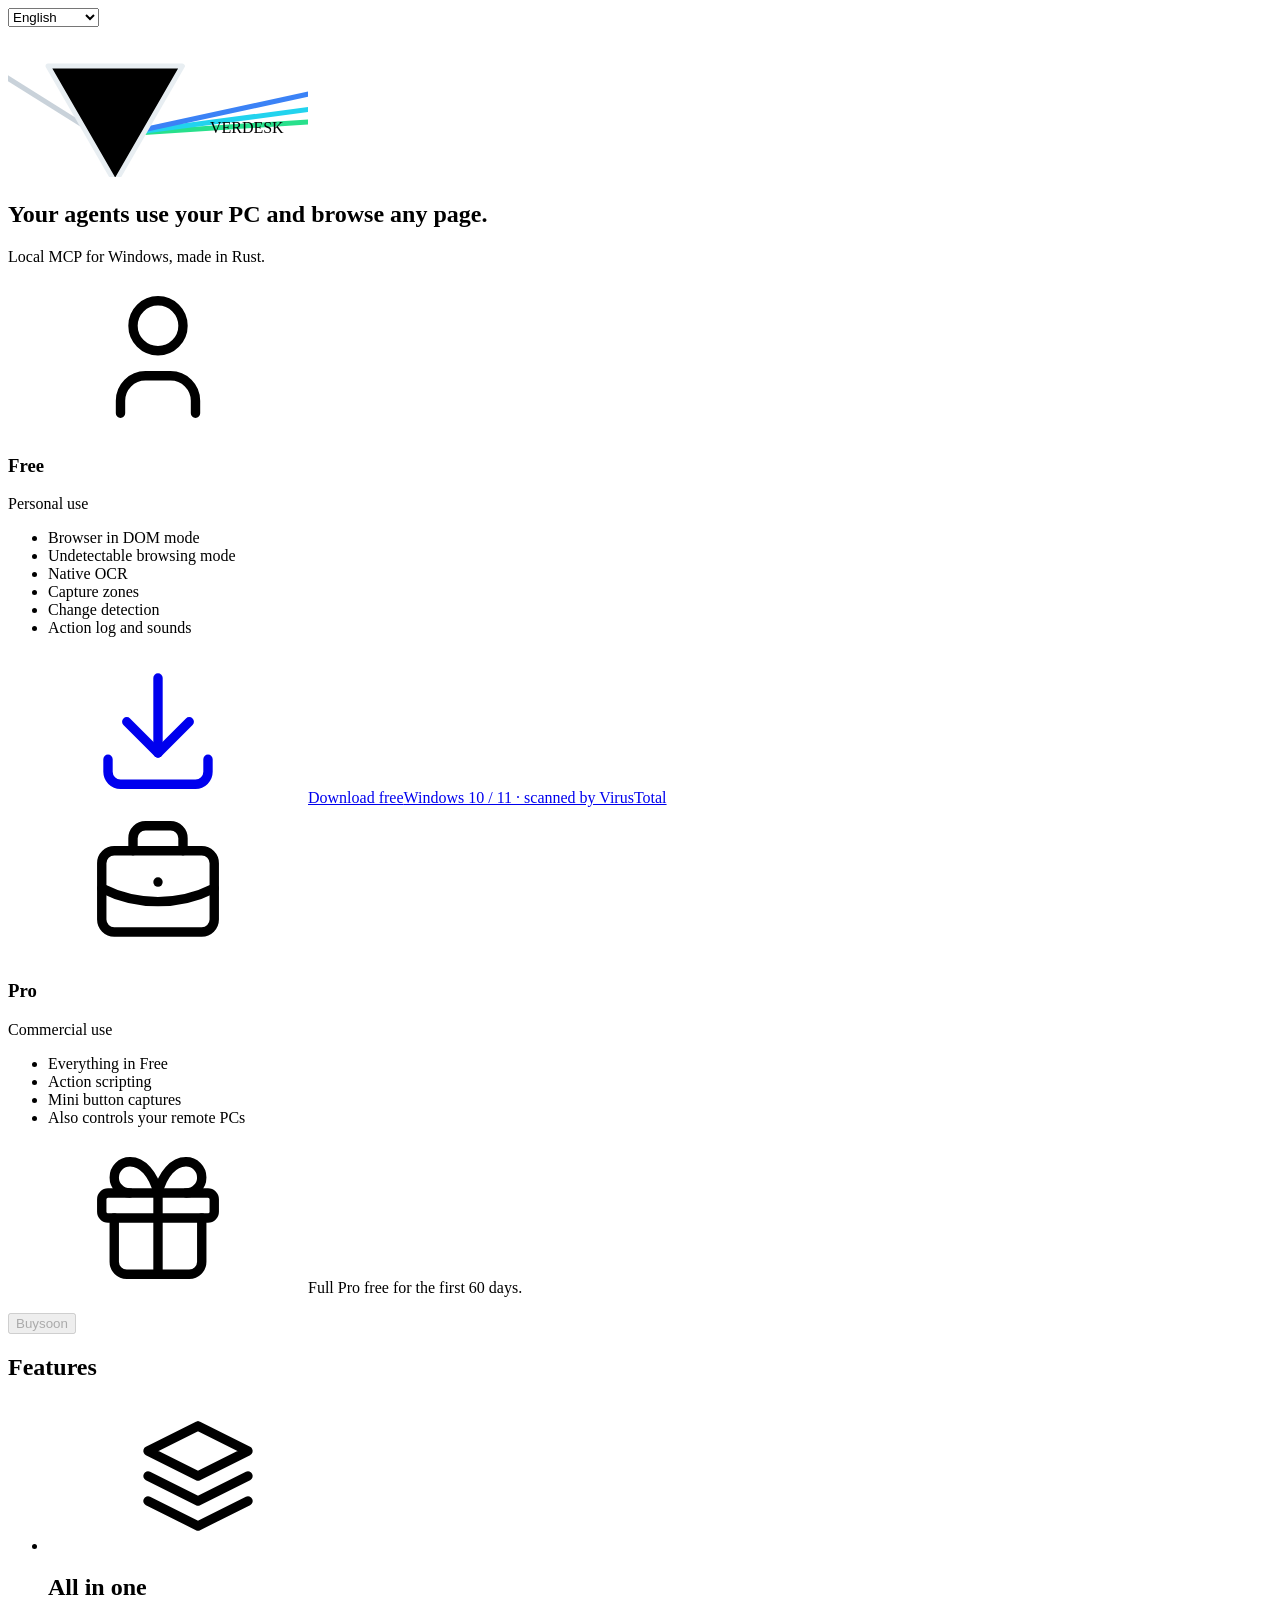
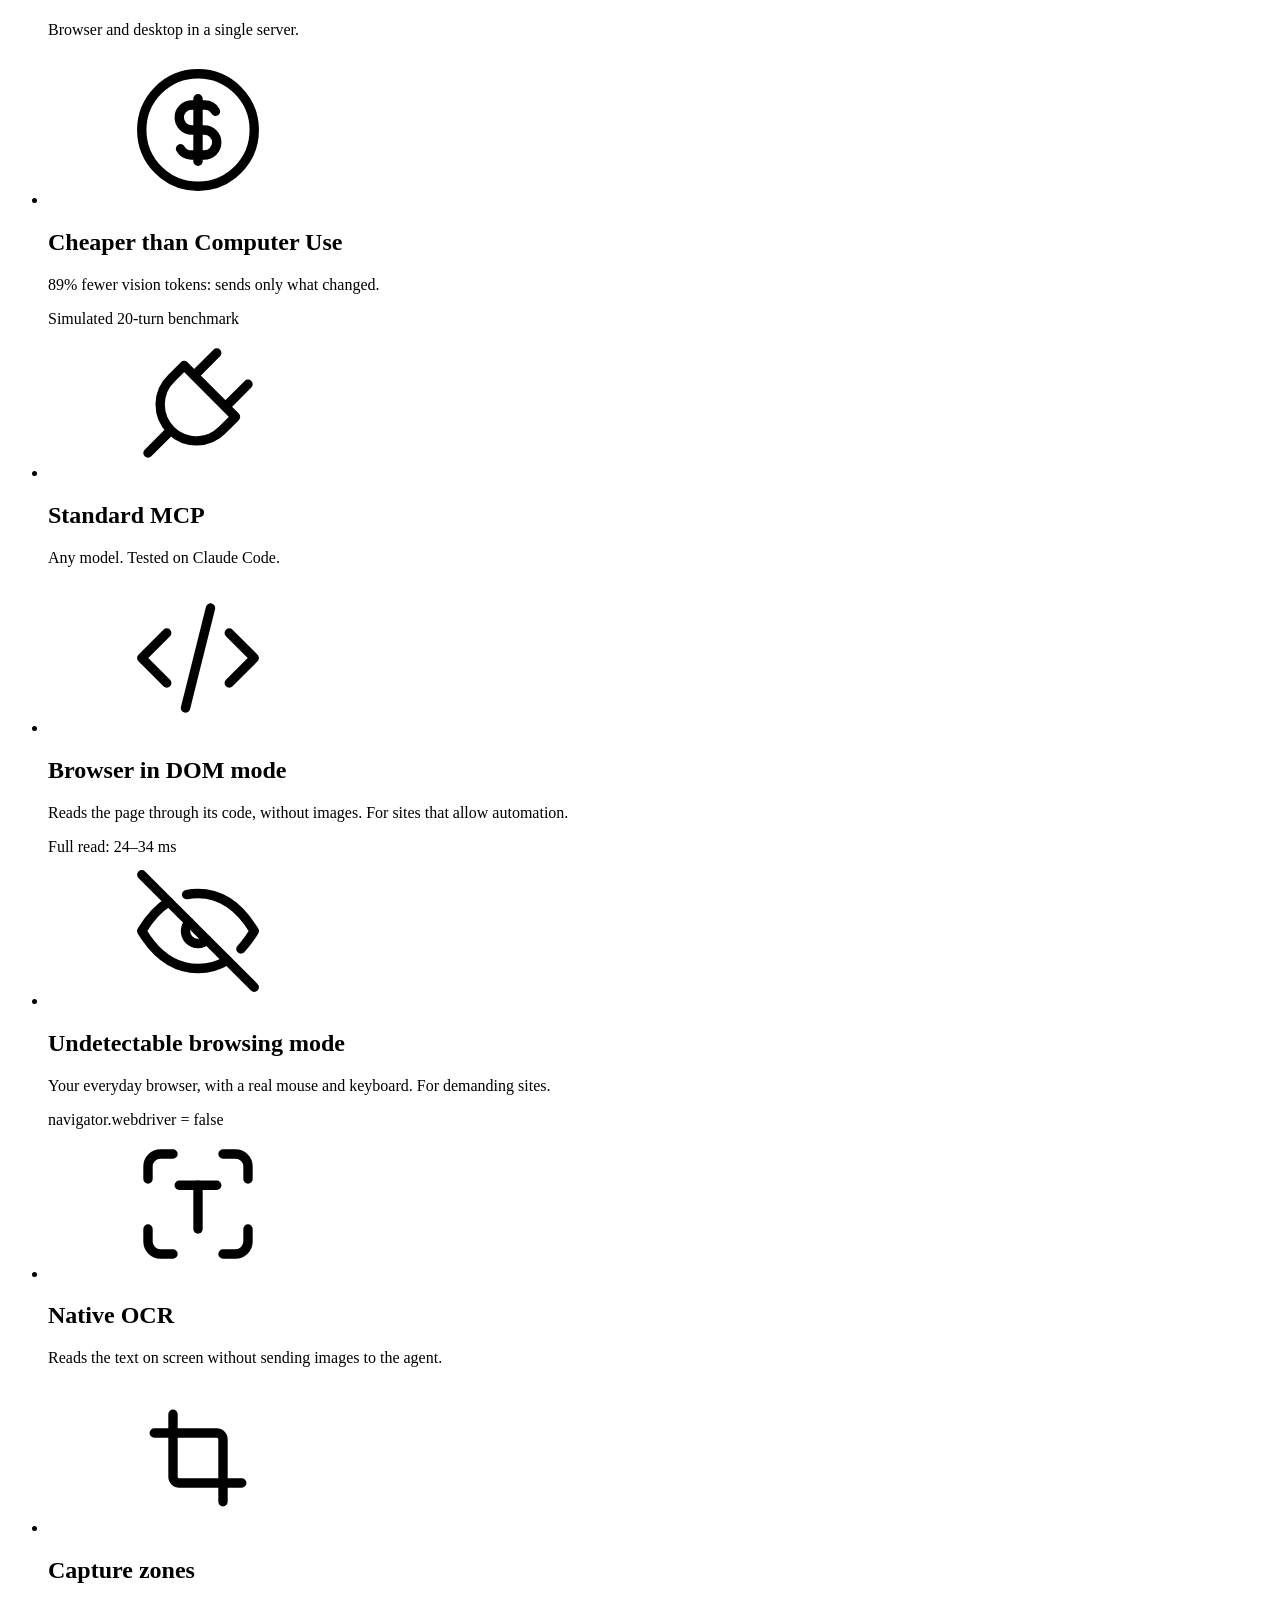
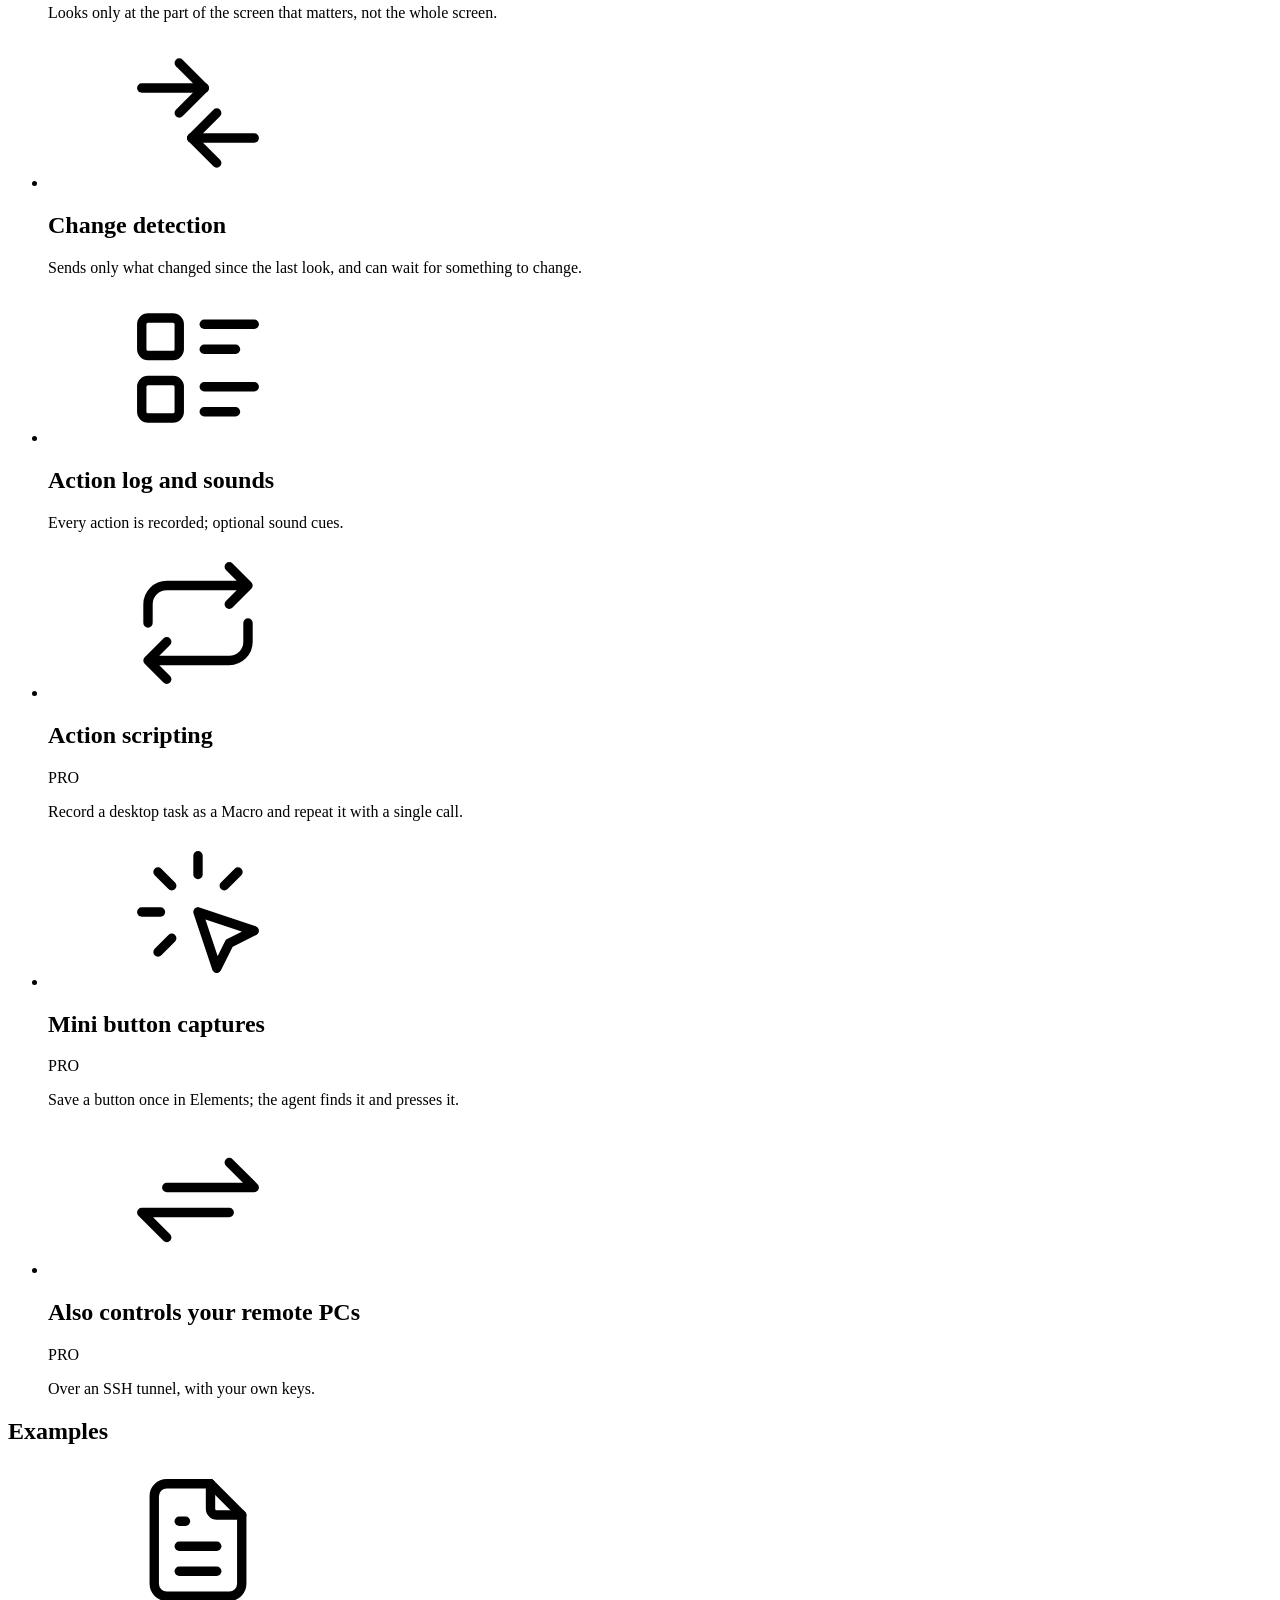
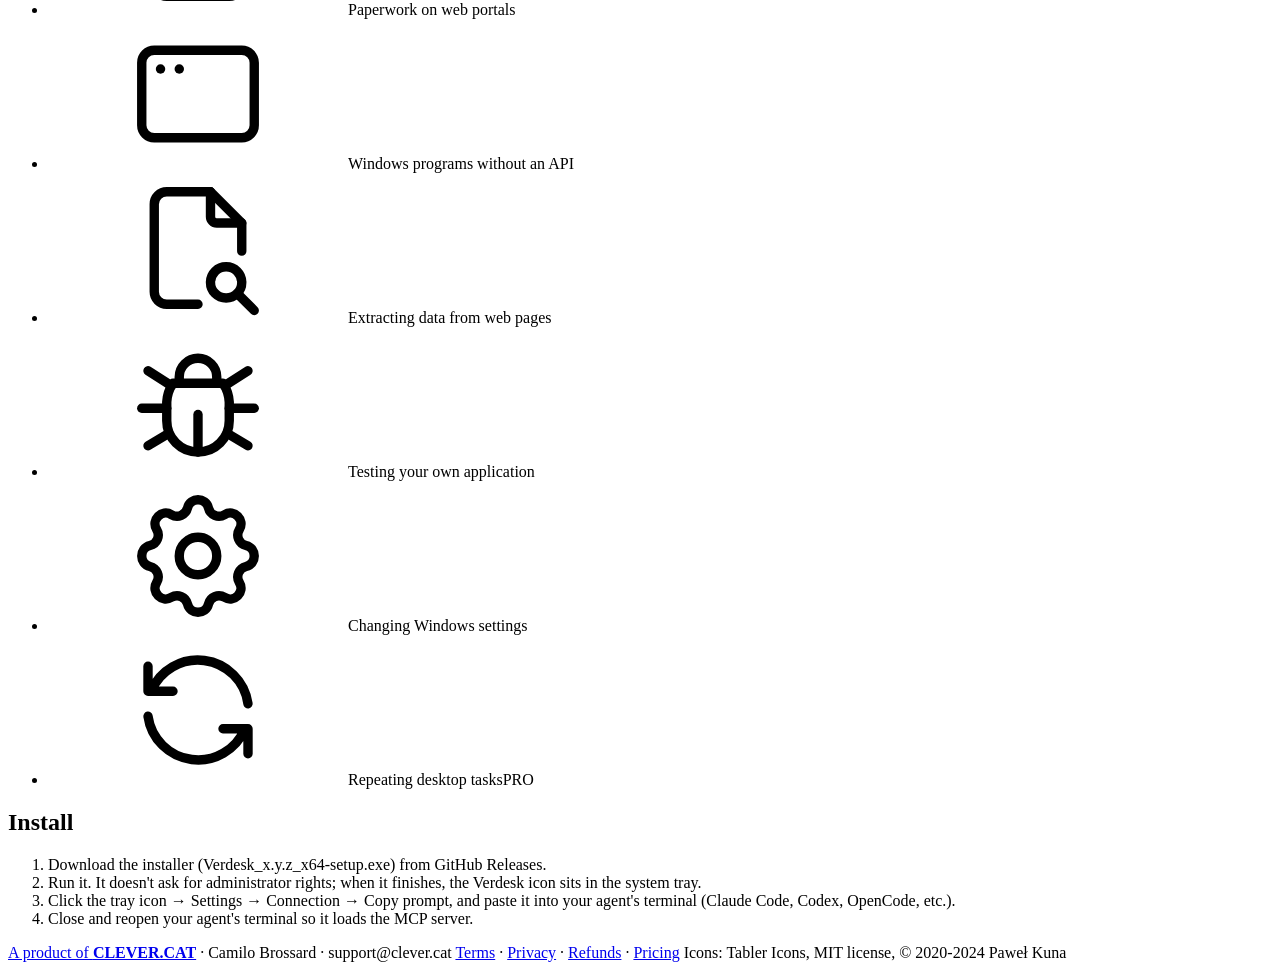
==== index.html @ 079c99c5 "site: pie con los términos, la privacidad, los reembolsos y los precios de clever.cat; correo de con" ====
<!DOCTYPE html>
<html lang="en">
<head>
  <meta charset="UTF-8" />
  <meta name="viewport" content="width=device-width, initial-scale=1.0" />
  <title>Verdesk — Your agents use your PC and browse any page</title>
  <meta name="description" content="Local MCP server for Windows. Your agents use your PC and browse any page: DOM mode, undetectable mode, native OCR, and only what changed is sent. Free for personal use." />
  <meta name="theme-color" content="#0A0E12" />
  <link rel="icon" href="/favicon.ico" sizes="any" />
  <link rel="icon" type="image/svg+xml" href="/favicon.svg" />
  <link rel="icon" type="image/png" sizes="96x96" href="/favicon-96.png" />
  <link rel="apple-touch-icon" href="/apple-touch-icon.png" />
  <meta property="og:title" content="Verdesk — Your agents use your PC and browse any page" />
  <meta property="og:description" content="Local MCP server for Windows. Your agents use your PC and browse any page: DOM mode, undetectable mode, native OCR, and only what changed is sent. Free for personal use." />
  <meta property="og:type" content="website" />
  <meta property="og:url" content="https://verdesk.app/" />
  <meta property="og:image" content="https://verdesk.app/og-image.png" />
  <meta name="twitter:card" content="summary_large_image" />
  <meta name="twitter:title" content="Verdesk — Your agents use your PC and browse any page" />
  <meta name="twitter:description" content="Local MCP server for Windows. Your agents use your PC and browse any page: DOM mode, undetectable mode, native OCR, and only what changed is sent. Free for personal use." />
  <meta name="twitter:image" content="https://verdesk.app/og-image.png" />
  <script>
  /* Raíz "/": redirige al idioma del navegador antes de pintar (ct-2026-09-24-0027).
     Respeta la elección guardada en el selector ("en" = quedarse). Googlebot manda en-US: no redirige. */
  (function () {
    var p = location.pathname;
    if (p !== "/" && p !== "/index.html") return;
    var sup = ["es","pt","fr","de","it","nl","pl","tr","ru","uk","zh","ja","ko","en"], pick = null;
    try { pick = localStorage.getItem("verdesk.lang"); } catch (e) {}
    if (!pick) {
      var ls = (navigator.languages && navigator.languages.length) ? navigator.languages : [navigator.language || "en"];
      for (var i = 0; i < ls.length; i++) {
        var c = String(ls[i]).toLowerCase().split("-")[0];
        if (sup.indexOf(c) !== -1) { pick = c; break; }
      }
    }
    if (pick && pick !== "en" && sup.indexOf(pick) !== -1) location.replace("/" + pick + "/" + location.search + location.hash);
  })();
  </script>
  <link rel="stylesheet" href="/fonts.css?v=23" />
  <link rel="stylesheet" href="/style.css?v=23" />
  <script src="/i18n.js?v=23" defer></script>
  <script type="application/ld+json">
  {
    "@context": "https://schema.org",
    "@type": "SoftwareApplication",
    "name": "Verdesk",
    "url": "https://verdesk.app/",
    "image": "https://verdesk.app/og-image.png",
    "description": "Local MCP server for Windows, made in Rust. Your agents use your PC and browse any page.",
    "applicationCategory": "DeveloperApplication",
    "operatingSystem": "Windows 10, Windows 11",
    "downloadUrl": "https://github.com/clevercat64/verdesk/releases/latest",
    "offers": { "@type": "Offer", "price": "0", "priceCurrency": "USD" },
    "publisher": { "@type": "Organization", "name": "CLEVER.CAT", "url": "https://clever.cat" }
  }
  </script>
  <!-- I18N-SEO:START -->
  <link rel="canonical" href="https://verdesk.app/" />
  <meta property="og:locale" content="en_US" />
  <link rel="alternate" hreflang="en" href="https://verdesk.app/" />
  <link rel="alternate" hreflang="es" href="https://verdesk.app/es/" />
  <link rel="alternate" hreflang="pt" href="https://verdesk.app/pt/" />
  <link rel="alternate" hreflang="fr" href="https://verdesk.app/fr/" />
  <link rel="alternate" hreflang="de" href="https://verdesk.app/de/" />
  <link rel="alternate" hreflang="it" href="https://verdesk.app/it/" />
  <link rel="alternate" hreflang="nl" href="https://verdesk.app/nl/" />
  <link rel="alternate" hreflang="pl" href="https://verdesk.app/pl/" />
  <link rel="alternate" hreflang="tr" href="https://verdesk.app/tr/" />
  <link rel="alternate" hreflang="ru" href="https://verdesk.app/ru/" />
  <link rel="alternate" hreflang="uk" href="https://verdesk.app/uk/" />
  <link rel="alternate" hreflang="zh" href="https://verdesk.app/zh/" />
  <link rel="alternate" hreflang="ja" href="https://verdesk.app/ja/" />
  <link rel="alternate" hreflang="ko" href="https://verdesk.app/ko/" />
  <link rel="alternate" hreflang="x-default" href="https://verdesk.app/" />
  <!-- I18N-SEO:END -->
</head>
<body>
  <!-- Icons: Tabler Icons (https://tabler.io/icons), MIT License, (c) 2020-2024 Pawel Kuna -->
  <svg width="0" height="0" style="position:absolute" aria-hidden="true">
    <symbol id="i-download" viewBox="0 0 24 24" fill="none" stroke="currentColor" stroke-width="1.5" stroke-linecap="round" stroke-linejoin="round"><path d="M4 17v2a2 2 0 0 0 2 2h12a2 2 0 0 0 2 -2v-2" /><path d="M7 11l5 5l5 -5" /><path d="M12 4l0 12" /></symbol>
    <symbol id="i-stack-2" viewBox="0 0 24 24" fill="none" stroke="currentColor" stroke-width="1.5" stroke-linecap="round" stroke-linejoin="round"><path d="M12 4l-8 4l8 4l8 -4l-8 -4" /><path d="M4 12l8 4l8 -4" /><path d="M4 16l8 4l8 -4" /></symbol>
    <symbol id="i-coin" viewBox="0 0 24 24" fill="none" stroke="currentColor" stroke-width="1.5" stroke-linecap="round" stroke-linejoin="round"><path d="M12 12m-9 0a9 9 0 1 0 18 0a9 9 0 1 0 -18 0" /><path d="M14.8 9a2 2 0 0 0 -1.8 -1h-2a2 2 0 1 0 0 4h2a2 2 0 1 1 0 4h-2a2 2 0 0 1 -1.8 -1" /><path d="M12 7v10" /></symbol>
    <symbol id="i-code" viewBox="0 0 24 24" fill="none" stroke="currentColor" stroke-width="1.5" stroke-linecap="round" stroke-linejoin="round"><path d="M7 8l-4 4l4 4" /><path d="M17 8l4 4l-4 4" /><path d="M14 4l-4 16" /></symbol>
    <symbol id="i-eye-off" viewBox="0 0 24 24" fill="none" stroke="currentColor" stroke-width="1.5" stroke-linecap="round" stroke-linejoin="round"><path d="M10.585 10.587a2 2 0 0 0 2.829 2.828" /><path d="M16.681 16.673a8.717 8.717 0 0 1 -4.681 1.327c-3.6 0 -6.6 -2 -9 -6c1.272 -2.12 2.712 -3.678 4.32 -4.674m2.86 -1.146a9.055 9.055 0 0 1 1.82 -.18c3.6 0 6.6 2 9 6c-.666 1.11 -1.379 2.067 -2.138 2.87" /><path d="M3 3l18 18" /></symbol>
    <symbol id="i-plug" viewBox="0 0 24 24" fill="none" stroke="currentColor" stroke-width="1.5" stroke-linecap="round" stroke-linejoin="round"><path d="M9.785 6l8.215 8.215l-2.054 2.054a5.81 5.81 0 1 1 -8.215 -8.215l2.054 -2.054z" /><path d="M4 20l3.5 -3.5" /><path d="M15 4l-3.5 3.5" /><path d="M20 9l-3.5 3.5" /></symbol>
    <symbol id="i-text-recognition" viewBox="0 0 24 24" fill="none" stroke="currentColor" stroke-width="1.5" stroke-linecap="round" stroke-linejoin="round"><path d="M4 8v-2a2 2 0 0 1 2 -2h2" /><path d="M4 16v2a2 2 0 0 0 2 2h2" /><path d="M16 4h2a2 2 0 0 1 2 2v2" /><path d="M16 20h2a2 2 0 0 0 2 -2v-2" /><path d="M12 16v-7" /><path d="M9 9h6" /></symbol>
    <symbol id="i-crop" viewBox="0 0 24 24" fill="none" stroke="currentColor" stroke-width="1.5" stroke-linecap="round" stroke-linejoin="round"><path d="M8 5v10a1 1 0 0 0 1 1h10" /><path d="M5 8h10a1 1 0 0 1 1 1v10" /></symbol>
    <symbol id="i-arrows-diff" viewBox="0 0 24 24" fill="none" stroke="currentColor" stroke-width="1.5" stroke-linecap="round" stroke-linejoin="round"><path d="M11 16h10" /><path d="M11 16l4 4" /><path d="M11 16l4 -4" /><path d="M13 8h-10" /><path d="M13 8l-4 4" /><path d="M13 8l-4 -4" /></symbol>
    <symbol id="i-list-details" viewBox="0 0 24 24" fill="none" stroke="currentColor" stroke-width="1.5" stroke-linecap="round" stroke-linejoin="round"><path d="M13 5h8" /><path d="M13 9h5" /><path d="M13 15h8" /><path d="M13 19h5" /><path d="M3 4m0 1a1 1 0 0 1 1 -1h4a1 1 0 0 1 1 1v4a1 1 0 0 1 -1 1h-4a1 1 0 0 1 -1 -1z" /><path d="M3 14m0 1a1 1 0 0 1 1 -1h4a1 1 0 0 1 1 1v4a1 1 0 0 1 -1 1h-4a1 1 0 0 1 -1 -1z" /></symbol>
    <symbol id="i-repeat" viewBox="0 0 24 24" fill="none" stroke="currentColor" stroke-width="1.5" stroke-linecap="round" stroke-linejoin="round"><path d="M4 12v-3a3 3 0 0 1 3 -3h13m-3 -3l3 3l-3 3" /><path d="M20 12v3a3 3 0 0 1 -3 3h-13m3 3l-3 -3l3 -3" /></symbol>
    <symbol id="i-click" viewBox="0 0 24 24" fill="none" stroke="currentColor" stroke-width="1.5" stroke-linecap="round" stroke-linejoin="round"><path d="M3 12l3 0" /><path d="M12 3l0 3" /><path d="M7.8 7.8l-2.2 -2.2" /><path d="M16.2 7.8l2.2 -2.2" /><path d="M7.8 16.2l-2.2 2.2" /><path d="M12 12l9 3l-4 2l-2 4l-3 -9" /></symbol>
    <symbol id="i-arrows-exchange" viewBox="0 0 24 24" fill="none" stroke="currentColor" stroke-width="1.5" stroke-linecap="round" stroke-linejoin="round"><path d="M7 10h14l-4 -4" /><path d="M17 14h-14l4 4" /></symbol>
    <symbol id="i-file-text" viewBox="0 0 24 24" fill="none" stroke="currentColor" stroke-width="1.5" stroke-linecap="round" stroke-linejoin="round"><path d="M14 3v4a1 1 0 0 0 1 1h4" /><path d="M17 21h-10a2 2 0 0 1 -2 -2v-14a2 2 0 0 1 2 -2h7l5 5v11a2 2 0 0 1 -2 2z" /><path d="M9 9l1 0" /><path d="M9 13l6 0" /><path d="M9 17l6 0" /></symbol>
    <symbol id="i-app-window" viewBox="0 0 24 24" fill="none" stroke="currentColor" stroke-width="1.5" stroke-linecap="round" stroke-linejoin="round"><path d="M3 5m0 2a2 2 0 0 1 2 -2h14a2 2 0 0 1 2 2v10a2 2 0 0 1 -2 2h-14a2 2 0 0 1 -2 -2z" /><path d="M6 8h.01" /><path d="M9 8h.01" /></symbol>
    <symbol id="i-file-search" viewBox="0 0 24 24" fill="none" stroke="currentColor" stroke-width="1.5" stroke-linecap="round" stroke-linejoin="round"><path d="M14 3v4a1 1 0 0 0 1 1h4" /><path d="M12 21h-5a2 2 0 0 1 -2 -2v-14a2 2 0 0 1 2 -2h7l5 5v4.5" /><path d="M16.5 17.5m-2.5 0a2.5 2.5 0 1 0 5 0a2.5 2.5 0 1 0 -5 0" /><path d="M18.5 19.5l2.5 2.5" /></symbol>
    <symbol id="i-bug" viewBox="0 0 24 24" fill="none" stroke="currentColor" stroke-width="1.5" stroke-linecap="round" stroke-linejoin="round"><path d="M9 9v-1a3 3 0 0 1 6 0v1" /><path d="M8 9h8a6 6 0 0 1 1 3v3a5 5 0 0 1 -10 0v-3a6 6 0 0 1 1 -3" /><path d="M3 13l4 0" /><path d="M17 13l4 0" /><path d="M12 20l0 -6" /><path d="M4 19l3.35 -2" /><path d="M20 19l-3.35 -2" /><path d="M4 7l3.75 2.4" /><path d="M20 7l-3.75 2.4" /></symbol>
    <symbol id="i-settings" viewBox="0 0 24 24" fill="none" stroke="currentColor" stroke-width="1.5" stroke-linecap="round" stroke-linejoin="round"><path d="M10.325 4.317c.426 -1.756 2.924 -1.756 3.35 0a1.724 1.724 0 0 0 2.573 1.066c1.543 -.94 3.31 .826 2.37 2.37a1.724 1.724 0 0 0 1.065 2.572c1.756 .426 1.756 2.924 0 3.35a1.724 1.724 0 0 0 -1.066 2.573c.94 1.543 -.826 3.31 -2.37 2.37a1.724 1.724 0 0 0 -2.572 1.065c-.426 1.756 -2.924 1.756 -3.35 0a1.724 1.724 0 0 0 -2.573 -1.066c-1.543 .94 -3.31 -.826 -2.37 -2.37a1.724 1.724 0 0 0 -1.065 -2.572c-1.756 -.426 -1.756 -2.924 0 -3.35a1.724 1.724 0 0 0 1.066 -2.573c-.94 -1.543 .826 -3.31 2.37 -2.37c1 .608 2.296 .07 2.572 -1.065z" /><path d="M9 12a3 3 0 1 0 6 0a3 3 0 0 0 -6 0" /></symbol>
    <symbol id="i-refresh" viewBox="0 0 24 24" fill="none" stroke="currentColor" stroke-width="1.5" stroke-linecap="round" stroke-linejoin="round"><path d="M20 11a8.1 8.1 0 0 0 -15.5 -2m-.5 -4v4h4" /><path d="M4 13a8.1 8.1 0 0 0 15.5 2m.5 4v-4h-4" /></symbol>
    <symbol id="i-gift" viewBox="0 0 24 24" fill="none" stroke="currentColor" stroke-width="1.5" stroke-linecap="round" stroke-linejoin="round"><path d="M3 8m0 1a1 1 0 0 1 1 -1h16a1 1 0 0 1 1 1v2a1 1 0 0 1 -1 1h-16a1 1 0 0 1 -1 -1z" /><path d="M12 8l0 13" /><path d="M19 12v7a2 2 0 0 1 -2 2h-10a2 2 0 0 1 -2 -2v-7" /><path d="M7.5 8a2.5 2.5 0 0 1 0 -5a4.8 8 0 0 1 4.5 5a4.8 8 0 0 1 4.5 -5a2.5 2.5 0 0 1 0 5" /></symbol>
    <symbol id="i-user" viewBox="0 0 24 24" fill="none" stroke="currentColor" stroke-width="1.5" stroke-linecap="round" stroke-linejoin="round"><path d="M8 7a4 4 0 1 0 8 0a4 4 0 0 0 -8 0" /><path d="M6 21v-2a4 4 0 0 1 4 -4h4a4 4 0 0 1 4 4v2" /></symbol>
    <symbol id="i-briefcase" viewBox="0 0 24 24" fill="none" stroke="currentColor" stroke-width="1.5" stroke-linecap="round" stroke-linejoin="round"><path d="M3 7m0 2a2 2 0 0 1 2 -2h14a2 2 0 0 1 2 2v9a2 2 0 0 1 -2 2h-14a2 2 0 0 1 -2 -2z" /><path d="M8 7v-2a2 2 0 0 1 2 -2h4a2 2 0 0 1 2 2v2" /><path d="M12 12l0 .01" /><path d="M3 13a20 20 0 0 0 18 0" /></symbol>
    <symbol id="logo-d2" viewBox="0 2 64 44" fill="none" stroke-linecap="round" stroke-linejoin="round"><g transform="matrix(1 0 0 -1 0 48)"><path d="M4.00 29.35L16.00 21.86" stroke="#9DAAB6" stroke-width="2.4"/><path d="M16.00 21.86L30.87 19.90" stroke="#28E08C" stroke-width="1.4"/><path d="M16.00 21.86L31.08 20.26" stroke="#22D3EE" stroke-width="1.4"/><path d="M16.00 21.86L31.31 20.66" stroke="#3B82F6" stroke-width="1.4"/><path d="M24.00 8.00L40.00 35.71H8.00Z" stroke="#E8EEF2" stroke-width="2.4"/><path d="M30.87 19.90L63.00 21.96" stroke="#28E08C" stroke-width="2.4"/><path d="M31.08 20.26L63.00 24.46" stroke="#22D3EE" stroke-width="2.4"/><path d="M31.31 20.66L63.00 27.54" stroke="#3B82F6" stroke-width="2.4"/></g></symbol>
  </svg>

  <select class="lang-select lang-top" id="lang-select" aria-label="Language">
    <option value="en" selected>English</option>
  </select>

  <main class="wrap" id="top">
    <div class="beam" role="img" aria-label="Verdesk"><div class="beam-inner"><svg><path d="M-3318.6 -2022.4L73.6 97.3" stroke="#C9D2DA" stroke-width="5"/><path d="M73.6 97.3L136.0 105.5" stroke="#28E08C" stroke-width="3"/><path d="M73.6 97.3L136.9 104.0" stroke="#22D3EE" stroke-width="3"/><path d="M73.6 97.3L137.9 102.3" stroke="#3B82F6" stroke-width="3"/><path d="M136.0 105.5L4127.8 -151.5" stroke="#28E08C" stroke-width="5"/><path d="M136.9 104.0L4102.8 -417.6" stroke="#22D3EE" stroke-width="5"/><path d="M137.9 102.3L4046.9 -746.1" stroke="#3B82F6" stroke-width="5"/><path d="M107.2 155.5L174.4 39.1L40.0 39.1Z" stroke="#E8EEF2" stroke-width="5" stroke-linejoin="round"/><text x="201.9" y="105.6" class="beam-word">VERDESK</text></svg></div></div>
    <section class="hero">
      <h1 data-i18n="hero.h1">Your agents use your PC and browse any page.</h1>
      <p class="lede" data-i18n="hero.sub">Local MCP for Windows, made in Rust.</p>
    </section>

    <section class="plans-top" id="plans">
      <div class="plans">
        <div class="card"><div class="card-head"><svg class="ic plan-ic"><use href="#i-user"/></svg><h3 data-i18n="plan.free.t">Free</h3></div><span class="use" data-i18n="plan.free.personal">Personal use</span><ul><li><span data-i18n="f.dom.t">Browser in DOM mode</span></li><li><span data-i18n="f.stealth.t">Undetectable browsing mode</span></li><li><span data-i18n="f.ocr.t">Native OCR</span></li><li><span data-i18n="f.zone.t">Capture zones</span></li><li><span data-i18n="f.diff.t">Change detection</span></li><li><span data-i18n="f.log.t">Action log and sounds</span></li></ul><div class="cta"><a class="btn primary" href="https://github.com/clevercat64/verdesk/releases/latest"><svg class="ic"><use href="#i-download"/></svg><span data-i18n="hero.download">Download free</span></a><a class="note" href="https://www.virustotal.com/gui/url/f37914798183b410f59b6f8d9f3163dbd8a1b7edc382f666fbac66edbec6bd60" data-i18n="hero.note">Windows 10 / 11 · scanned by VirusTotal</a></div></div>
        <div class="card pro-card"><div class="card-head"><svg class="ic plan-ic"><use href="#i-briefcase"/></svg><h3>Pro</h3></div><span class="use" data-i18n="plan.pro.commercial">Commercial use</span><ul><li><span data-i18n="plan.pro.all">Everything in Free</span></li><li><span data-i18n="f.script.t">Action scripting</span></li><li><span data-i18n="f.btn.t">Mini button captures</span></li><li><span data-i18n="f.remote.t">Also controls your remote PCs</span></li></ul><p class="card-foot trial"><svg class="ic"><use href="#i-gift"/></svg><span data-i18n="hero.trial">Full Pro free for the first 60 days.</span></p><button class="btn buy-btn" type="button" disabled><span data-i18n="plan.pro.buy">Buy</span><span class="soon" data-i18n="plan.pro.soon">soon</span></button></div>
      </div>
    </section>

    <section class="band" id="features">
      <h2 class="label" data-i18n="sec.features">Features</h2>
      <ul class="six">
      <li style="--i:0"><svg class="ic"><use href="#i-stack-2"/></svg><h2 data-i18n="f.all.t">All in one</h2><p data-i18n="f.all.d">Browser and desktop in a single server.</p></li>
      <li style="--i:1"><svg class="ic"><use href="#i-coin"/></svg><h2 data-i18n="f.cheap.t">Cheaper than Computer Use</h2><p data-i18n="f.cheap.d">89% fewer vision tokens: sends only what changed.</p><span class="src" data-i18n="f.cheap.s">Simulated 20-turn benchmark</span></li>
      <li style="--i:2"><svg class="ic"><use href="#i-plug"/></svg><h2 data-i18n="f.mcp.t">Standard MCP</h2><p data-i18n="f.mcp.d">Any model. Tested on Claude Code.</p></li>
      <li style="--i:3"><svg class="ic"><use href="#i-code"/></svg><h2 data-i18n="f.dom.t">Browser in DOM mode</h2><p data-i18n="f.dom.d">Reads the page through its code, without images. For sites that allow automation.</p><span class="src" data-i18n="f.dom.s">Full read: 24–34 ms</span></li>
      <li style="--i:4"><svg class="ic"><use href="#i-eye-off"/></svg><h2 data-i18n="f.stealth.t">Undetectable browsing mode</h2><p data-i18n="f.stealth.d">Your everyday browser, with a real mouse and keyboard. For demanding sites.</p><span class="src">navigator.webdriver = false</span></li>
      <li style="--i:5"><svg class="ic"><use href="#i-text-recognition"/></svg><h2 data-i18n="f.ocr.t">Native OCR</h2><p data-i18n="f.ocr.d">Reads the text on screen without sending images to the agent.</p></li>
      <li style="--i:6"><svg class="ic"><use href="#i-crop"/></svg><h2 data-i18n="f.zone.t">Capture zones</h2><p data-i18n="f.zone.d">Looks only at the part of the screen that matters, not the whole screen.</p></li>
      <li style="--i:7"><svg class="ic"><use href="#i-arrows-diff"/></svg><h2 data-i18n="f.diff.t">Change detection</h2><p data-i18n="f.diff.d">Sends only what changed since the last look, and can wait for something to change.</p></li>
      <li style="--i:8"><svg class="ic"><use href="#i-list-details"/></svg><h2 data-i18n="f.log.t">Action log and sounds</h2><p data-i18n="f.log.d">Every action is recorded; optional sound cues.</p></li>
      <li style="--i:9"><svg class="ic"><use href="#i-repeat"/></svg><h2 data-i18n="f.script.t">Action scripting</h2><span class="pro">PRO</span><p data-i18n="f.script.d">Record a desktop task as a Macro and repeat it with a single call.</p></li>
      <li style="--i:10"><svg class="ic"><use href="#i-click"/></svg><h2 data-i18n="f.btn.t">Mini button captures</h2><span class="pro">PRO</span><p data-i18n="f.btn.d">Save a button once in Elements; the agent finds it and presses it.</p></li>
      <li style="--i:11"><svg class="ic"><use href="#i-arrows-exchange"/></svg><h2 data-i18n="f.remote.t">Also controls your remote PCs</h2><span class="pro">PRO</span><p data-i18n="f.remote.d">Over an SSH tunnel, with your own keys.</p></li>
      </ul>
    </section>

    <section class="band" id="examples">
      <h2 class="label" data-i18n="sec.examples">Examples</h2>
      <ul class="ex">
      <li style="--i:13"><svg class="ic"><use href="#i-file-text"/></svg><span data-i18n="ex.1">Paperwork on web portals</span></li>
      <li style="--i:14"><svg class="ic"><use href="#i-app-window"/></svg><span data-i18n="ex.2">Windows programs without an API</span></li>
      <li style="--i:15"><svg class="ic"><use href="#i-file-search"/></svg><span data-i18n="ex.3">Extracting data from web pages</span></li>
      <li style="--i:16"><svg class="ic"><use href="#i-bug"/></svg><span data-i18n="ex.4">Testing your own application</span></li>
      <li style="--i:17"><svg class="ic"><use href="#i-settings"/></svg><span data-i18n="ex.5">Changing Windows settings</span></li>
      <li style="--i:18"><svg class="ic"><use href="#i-refresh"/></svg><span data-i18n="ex.6">Repeating desktop tasks</span><span class="pro">PRO</span></li>
      </ul>
    </section>

    <section class="band" id="install">
      <h2 class="label" data-i18n="sec.install">Install</h2>
      <ol class="steps">
        <li><span data-i18n="install.1">Download the installer (Verdesk_x.y.z_x64-setup.exe) from GitHub Releases.</span></li>
        <li><span data-i18n="install.2">Run it. It doesn't ask for administrator rights; when it finishes, the Verdesk icon sits in the system tray.</span></li>
        <li><span data-i18n="install.3">Click the tray icon → Settings → Connection → Copy prompt, and paste it into your agent's terminal (Claude Code, Codex, OpenCode, etc.).</span></li>
        <li><span data-i18n="install.4">Close and reopen your agent's terminal so it loads the MCP server.</span></li>
      </ol>
    </section>
  </main>

  <footer>
    <div class="wrap">
      <span><a class="cc" href="https://clever.cat" data-i18n-html="nav.by">A product of <b>CLEVER.CAT</b></a> · Camilo Brossard · <span class="sel">support@clever.cat</span></span>
      <span data-i18n-html="footer.legal"><a href="https://clever.cat/terms.html">Terms</a> · <a href="https://clever.cat/privacy.html">Privacy</a> · <a href="https://clever.cat/refunds.html">Refunds</a> · <a href="https://clever.cat/pricing.html">Pricing</a></span>
      <span><span data-i18n="footer.icons">Icons: Tabler Icons, MIT license</span>, © 2020-2024 Paweł Kuna</span>
    </div>
  </footer>
</body>
</html>
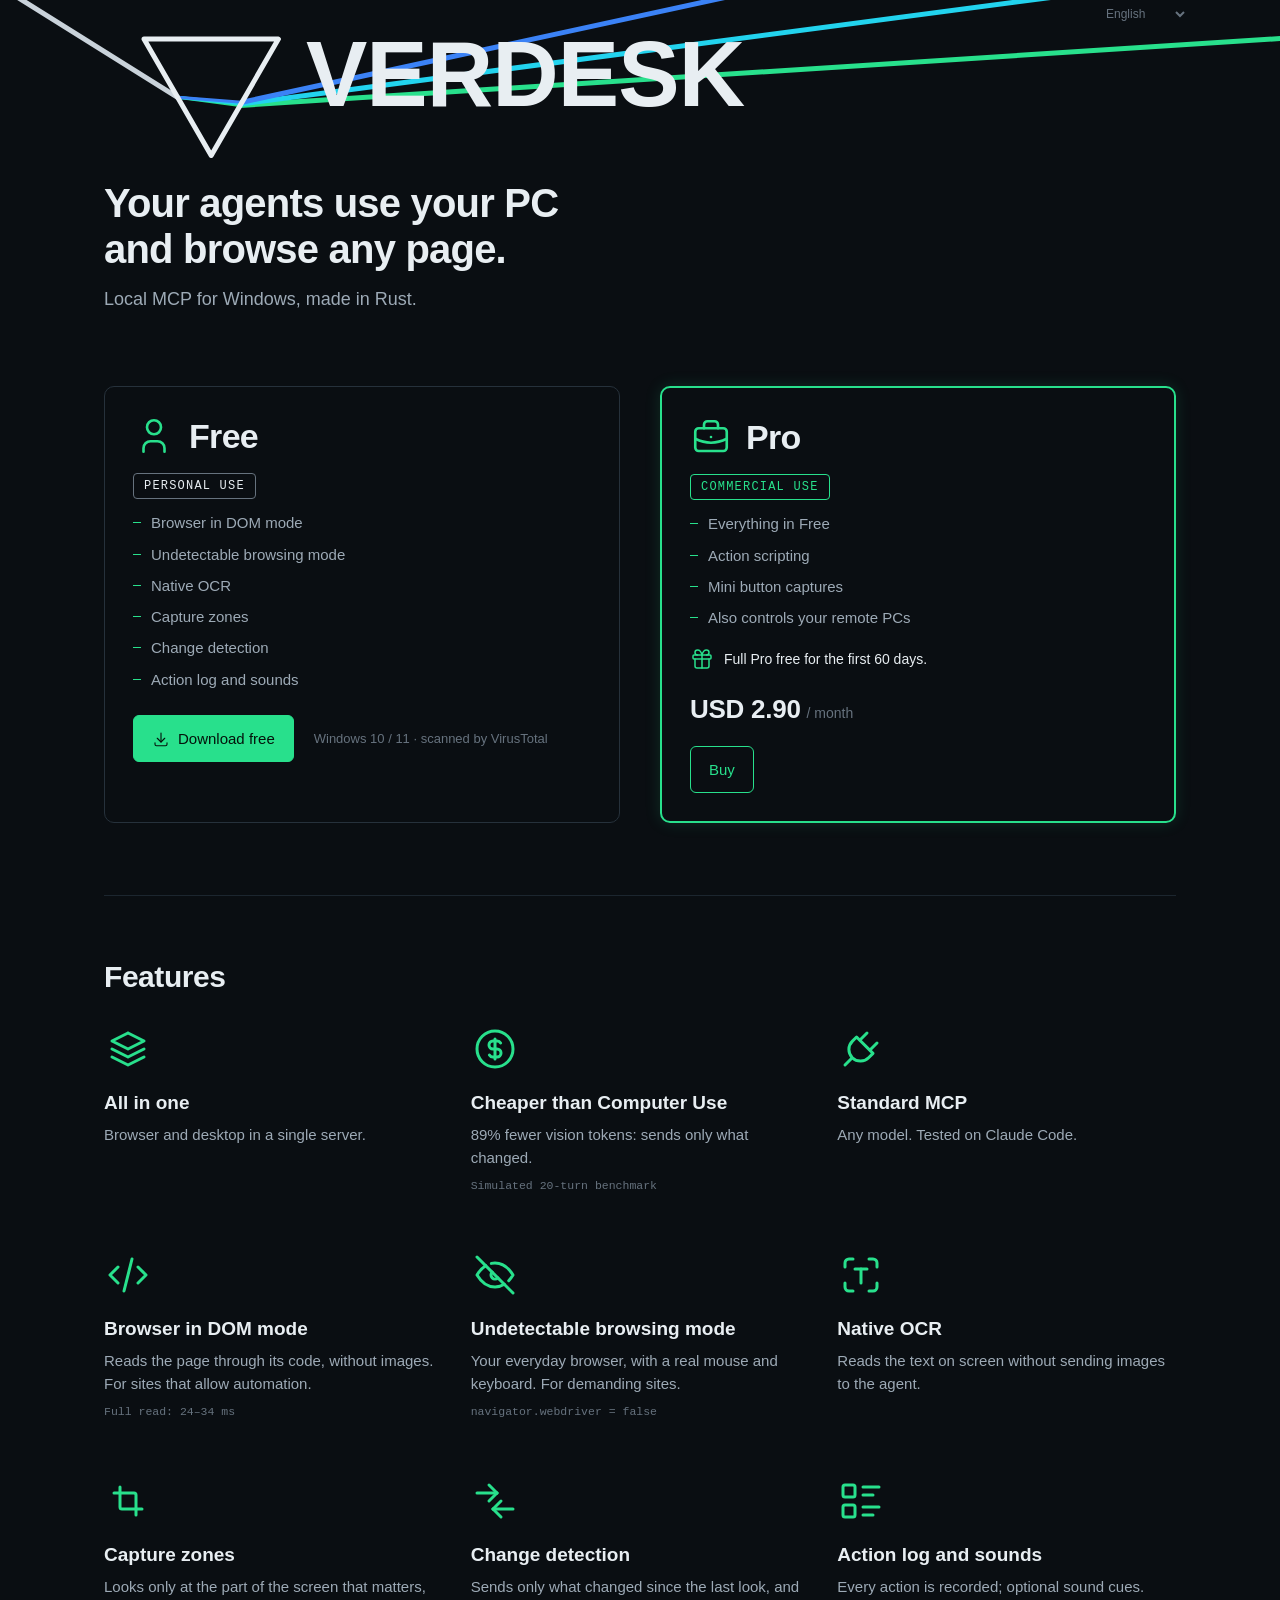
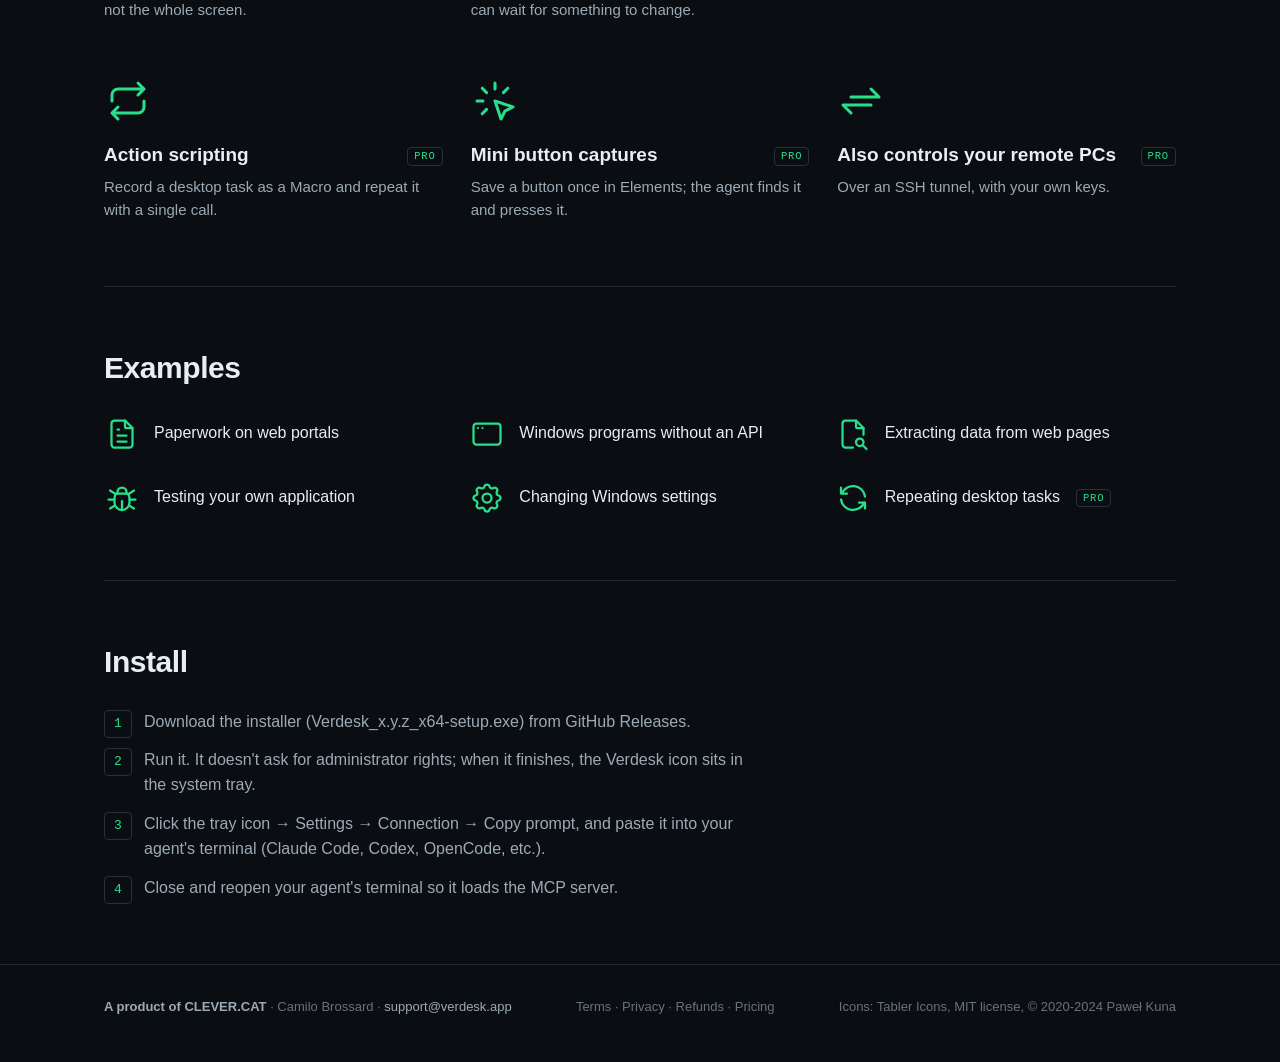
==== commit 5a555aed: "site: precio Pro de 2,90 USD/mes y botón Comprar hacia pay.verdesk.app; correo de contacto support@v" ====
--- a/index.html
+++ b/index.html
@@ -38,8 +38,8 @@
   })();
   </script>
   <link rel="stylesheet" href="/fonts.css?v=23" />
-  <link rel="stylesheet" href="/style.css?v=23" />
-  <script src="/i18n.js?v=23" defer></script>
+  <link rel="stylesheet" href="/style.css?v=24" />
+  <script src="/i18n.js?v=24" defer></script>
   <script type="application/ld+json">
   {
     "@context": "https://schema.org",
@@ -51,8 +51,32 @@
     "applicationCategory": "DeveloperApplication",
     "operatingSystem": "Windows 10, Windows 11",
     "downloadUrl": "https://github.com/clevercat64/verdesk/releases/latest",
-    "offers": { "@type": "Offer", "price": "0", "priceCurrency": "USD" },
-    "publisher": { "@type": "Organization", "name": "CLEVER.CAT", "url": "https://clever.cat" }
+    "offers": [
+      {
+        "@type": "Offer",
+        "name": "Free",
+        "price": "0",
+        "priceCurrency": "USD"
+      },
+      {
+        "@type": "Offer",
+        "name": "Pro",
+        "price": "2.90",
+        "priceCurrency": "USD",
+        "url": "https://pay.verdesk.app/",
+        "priceSpecification": {
+          "@type": "UnitPriceSpecification",
+          "price": "2.90",
+          "priceCurrency": "USD",
+          "billingDuration": "P1M"
+        }
+      }
+    ],
+    "publisher": {
+      "@type": "Organization",
+      "name": "CLEVER.CAT",
+      "url": "https://clever.cat"
+    }
   }
   </script>
   <!-- I18N-SEO:START -->
@@ -117,7 +141,7 @@
     <section class="plans-top" id="plans">
       <div class="plans">
         <div class="card"><div class="card-head"><svg class="ic plan-ic"><use href="#i-user"/></svg><h3 data-i18n="plan.free.t">Free</h3></div><span class="use" data-i18n="plan.free.personal">Personal use</span><ul><li><span data-i18n="f.dom.t">Browser in DOM mode</span></li><li><span data-i18n="f.stealth.t">Undetectable browsing mode</span></li><li><span data-i18n="f.ocr.t">Native OCR</span></li><li><span data-i18n="f.zone.t">Capture zones</span></li><li><span data-i18n="f.diff.t">Change detection</span></li><li><span data-i18n="f.log.t">Action log and sounds</span></li></ul><div class="cta"><a class="btn primary" href="https://github.com/clevercat64/verdesk/releases/latest"><svg class="ic"><use href="#i-download"/></svg><span data-i18n="hero.download">Download free</span></a><a class="note" href="https://www.virustotal.com/gui/url/f37914798183b410f59b6f8d9f3163dbd8a1b7edc382f666fbac66edbec6bd60" data-i18n="hero.note">Windows 10 / 11 · scanned by VirusTotal</a></div></div>
-        <div class="card pro-card"><div class="card-head"><svg class="ic plan-ic"><use href="#i-briefcase"/></svg><h3>Pro</h3></div><span class="use" data-i18n="plan.pro.commercial">Commercial use</span><ul><li><span data-i18n="plan.pro.all">Everything in Free</span></li><li><span data-i18n="f.script.t">Action scripting</span></li><li><span data-i18n="f.btn.t">Mini button captures</span></li><li><span data-i18n="f.remote.t">Also controls your remote PCs</span></li></ul><p class="card-foot trial"><svg class="ic"><use href="#i-gift"/></svg><span data-i18n="hero.trial">Full Pro free for the first 60 days.</span></p><button class="btn buy-btn" type="button" disabled><span data-i18n="plan.pro.buy">Buy</span><span class="soon" data-i18n="plan.pro.soon">soon</span></button></div>
+        <div class="card pro-card"><div class="card-head"><svg class="ic plan-ic"><use href="#i-briefcase"/></svg><h3>Pro</h3></div><span class="use" data-i18n="plan.pro.commercial">Commercial use</span><ul><li><span data-i18n="plan.pro.all">Everything in Free</span></li><li><span data-i18n="f.script.t">Action scripting</span></li><li><span data-i18n="f.btn.t">Mini button captures</span></li><li><span data-i18n="f.remote.t">Also controls your remote PCs</span></li></ul><p class="card-foot trial"><svg class="ic"><use href="#i-gift"/></svg><span data-i18n="hero.trial">Full Pro free for the first 60 days.</span></p><p class="price"><b class="amt">USD 2.90</b> <span class="per" data-i18n="plan.pro.per">/ month</span></p><a class="btn buy-btn" data-store href="https://pay.verdesk.app/?lang=en"><span data-i18n="plan.pro.buy">Buy</span></a></div>
       </div>
     </section>
 
@@ -164,7 +188,7 @@
 
   <footer>
     <div class="wrap">
-      <span><a class="cc" href="https://clever.cat" data-i18n-html="nav.by">A product of <b>CLEVER.CAT</b></a> · Camilo Brossard · <span class="sel">support@clever.cat</span></span>
+      <span><a class="cc" href="https://clever.cat" data-i18n-html="nav.by">A product of <b>CLEVER.CAT</b></a> · Camilo Brossard · <span class="sel">support@verdesk.app</span></span>
       <span data-i18n-html="footer.legal"><a href="https://clever.cat/terms.html">Terms</a> · <a href="https://clever.cat/privacy.html">Privacy</a> · <a href="https://clever.cat/refunds.html">Refunds</a> · <a href="https://clever.cat/pricing.html">Pricing</a></span>
       <span><span data-i18n="footer.icons">Icons: Tabler Icons, MIT license</span>, © 2020-2024 Paweł Kuna</span>
     </div>
--- a/style.css
+++ b/style.css
@@ -0,0 +1,150 @@
+/* Verdesk landing v2 — ct-2026-09-23-2015. Flat background, minimal copy.
+   Icons: Tabler Icons (MIT, (c) 2020-2024 Pawel Kuna), inlined in index.html. */
+:root {
+    color-scheme: dark;
+    --bg: #0A0E12; --line: #1C262F; --line-2: #26313B;
+    --ink: #E8EEF2; --ink-2: #9DAAB6; --ink-3: #66727E;
+    --green: #28E08C; --amber: #F2B544;
+    --display: 'Archivo', 'Helvetica Neue', Arial, sans-serif;
+    --body: 'Sora', 'Helvetica Neue', Arial, sans-serif;
+    --mono: 'Space Mono', ui-monospace, Consolas, monospace;
+  }
+  * { box-sizing: border-box; }
+  body { margin: 0; background: var(--bg); color: var(--ink); font-family: var(--body); font-size: 16px; line-height: 1.55; -webkit-font-smoothing: antialiased; }
+  .wrap { max-width: 1120px; margin: 0 auto; padding-inline: 24px; }
+  a { color: inherit; text-decoration: none; }
+  a:focus-visible { outline: 2px solid var(--green); outline-offset: 3px; }
+  .ic { width: 22px; height: 22px; flex: none; }
+
+
+  header .wrap { display: flex; justify-content: space-between; align-items: center; gap: 16px; padding-block: 22px; }
+  .nav-right { display: flex; align-items: center; gap: 18px; }
+  .lang-select { background: var(--bg); color: var(--ink-2); border: 1px solid var(--line-2); font: inherit; font-size: 13px; padding: 5px 8px; }
+  .note a { color: inherit; text-decoration: underline; text-decoration-color: var(--line-2); text-underline-offset: 3px; }
+  .note a:hover { color: var(--ink-2); }
+  @media (max-width: 520px) { .by { display: none; } }
+  .brand { font-family: 'Outfit', var(--display); font-weight: 800; font-size: 19px; letter-spacing: -.01em; display: inline-flex; align-items: center; gap: 10px; }
+  .brand svg { width: 26px; height: 26px; }
+  .btn { display: inline-flex; align-items: center; gap: 8px; font-weight: 500; font-size: 15px; padding: 11px 18px; border: 1px solid var(--line-2); }
+  .btn.primary { background: var(--green); border-color: var(--green); color: #04130B; }
+  .btn .ic { width: 18px; height: 18px; }
+
+  .hero { padding-block: 80px 72px; }
+  h1 { font-family: var(--display); font-weight: 700; font-size: clamp(28px, 3.4vw, 40px); line-height: 1.15; letter-spacing: -.02em; margin: 0 0 14px; max-width: 31ch; text-wrap: balance; }
+  .lede { color: var(--ink-2); font-size: 18px; margin: 0 0 36px; }
+  .cta { display: flex; flex-wrap: wrap; align-items: center; gap: 12px 20px; }
+  .note { font-size: 13px; color: var(--ink-3); }
+
+  .six { list-style: none; margin: 0; padding: 0; display: grid; grid-template-columns: repeat(12, 1fr); gap: 56px 28px; }
+  .six > li { grid-column: span 4; }
+  .six li { display: grid; gap: 8px; align-content: start; }
+  .six .ic { color: var(--green); width: 26px; height: 26px; margin-bottom: 6px; }
+  .six h2 { font-family: var(--display); font-weight: 600; font-size: 19px; line-height: 1.25; margin: 0; display: flex; align-items: center; gap: 10px; flex-wrap: wrap; }
+  .six p { margin: 0; color: var(--ink-2); font-size: 15px; }
+  .src { font-family: var(--mono); font-size: 11.5px; color: var(--ink-3); }
+  .pro { justify-self: end; white-space: nowrap; font-family: var(--mono); font-size: 10.5px; font-weight: 400; letter-spacing: .08em; color: var(--green); border: 1px solid var(--line-2); padding: 0 6px; }
+
+  .band { border-top: 1px solid var(--line); padding-block: 64px; display: grid; gap: 32px; }
+  .label { font-family: var(--display); font-weight: 700; font-size: 30px; letter-spacing: -.015em; line-height: 1.1; color: var(--ink); margin: 0; }
+  .ex { list-style: none; margin: 0; padding: 0; display: grid; gap: 10px; font-size: 17px; }
+  .plans { display: grid; grid-template-columns: 1fr 1fr; gap: 40px; }
+  .plans h3 { font-family: var(--display); font-weight: 600; font-size: 19px; margin: 0 0 8px; }
+  .plans p { margin: 0; color: var(--ink-2); font-size: 15px; }
+  .plans .buy { margin-top: 12px; font-size: 13px; color: var(--ink-3); }
+  .steps { margin: 0; color: var(--ink-2); font-size: 16px; }
+
+  footer { border-top: 1px solid var(--line); padding-block: 32px 44px; font-size: 13px; color: var(--ink-3); }
+  footer .wrap { display: flex; flex-wrap: wrap; gap: 8px 28px; justify-content: space-between; }
+  .by { font-size: 13px; color: var(--ink-3); }
+  .by b, .cc { font-weight: 600; color: var(--ink-2); }
+  .by:hover b, .cc:hover { color: #C2410C; }
+  .sel { user-select: all; color: var(--ink-2); }
+
+  .hero { position: relative; }
+  .hero-brand { position: absolute; right: 0; top: 64px; display: grid; justify-items: center; gap: 12px; }
+  .hero-brand svg { width: 128px; height: 128px; }
+  .hero-brand span { font-family: 'Outfit', var(--display); font-weight: 800; font-size: 40px; letter-spacing: -.01em; line-height: 1; }
+    .trial { margin: 22px 0 0; display: flex; align-items: center; gap: 10px; color: var(--ink); font-size: 15px; }
+  .trial .ic { color: var(--green); width: 24px; height: 24px; }
+  .six li { grid-template-columns: 1fr auto; column-gap: 12px; }
+  .six li > * { grid-column: 1 / -1; }
+  .six li > h2 { grid-column: 1; }
+  .six li > .pro { grid-column: 2; grid-row: 2; align-self: start; margin-top: 4px; }
+  .six .ic { width: 48px; height: 48px; margin-bottom: 10px; }
+  .ex { grid-template-columns: repeat(3, 1fr); gap: 28px 24px; font-size: 16px; }
+  .ex li { display: flex; align-items: center; gap: 14px; }
+  .ex .ic { width: 36px; height: 36px; color: var(--green); }
+  .ex .pro { margin-left: 2px; }
+  .plan-ic { width: 36px; height: 36px; color: var(--green); margin-bottom: 10px; display: block; }
+  @media (max-width: 1000px) { .six { grid-template-columns: 1fr 1fr; } .six > li { grid-column: auto; } }
+  @media (max-width: 780px) {
+    .hero-brand { display: none; }
+    .ex { grid-template-columns: 1fr 1fr; }
+    .six { grid-template-columns: 1fr 1fr; }
+    .band { gap: 24px; }
+  }
+  @media (max-width: 520px) {
+    .hero { padding-block: 56px; }
+    .six, .plans, .ex { grid-template-columns: 1fr; gap: 36px; }
+    .ex { gap: 18px; }
+  }
+
+  /* CJK: cortar por frase, no dejar un carácter suelto al final de un título */
+  :lang(ja) h1, :lang(ja) h2, :lang(zh) h1, :lang(zh) h2, :lang(ko) h1, :lang(ko) h2 { word-break: auto-phrase; }
+
+  body { overflow-x: hidden; }
+  .brand svg { width: 46px; height: 32px; }
+  body { position: relative; }
+  /* redondeo pequeño y parejo (boss) */
+  .card { border-radius: 10px; }
+  .btn, .buy-btn { border-radius: 6px; }
+  .use, .pro, ol.steps li::before, .lang-select { border-radius: 4px; }
+  ol.steps { margin: 0; padding: 0; list-style: none; counter-reset: st; display: grid; gap: 14px; max-width: 72ch; }
+  ol.steps li { counter-increment: st; position: relative; padding-left: 40px; color: var(--ink-2); font-size: 16px; }
+  ol.steps li::before { content: counter(st); position: absolute; left: 0; top: 0; width: 26px; height: 26px; border: 1px solid var(--line-2); color: #28E08C; font-family: var(--mono); font-size: 13px; display: grid; place-items: center; }
+  .plans { align-items: stretch; }
+  .card { border: 1px solid var(--line-2); padding: 28px; display: flex; flex-direction: column; gap: 12px; }
+  .card.pro-card { border: 2px solid #28E08C; box-shadow: 0 0 16px #28E08C26; animation: haz-glow 9s ease-in-out infinite; }
+  @keyframes haz-glow {
+    0%, 100% { border-color: #28E08C; box-shadow: 0 0 16px #28E08C26; }
+    33.3%    { border-color: #22D3EE; box-shadow: 0 0 16px #22D3EE26; }
+    66.6%    { border-color: #3B82F6; box-shadow: 0 0 16px #3B82F626; }
+  }
+  @media (prefers-reduced-motion: reduce) { .card.pro-card { animation: none; } }
+  .card h3 { margin: 0; font-family: var(--display); font-weight: 700; font-size: 34px; line-height: 1; letter-spacing: -.02em; }
+  .card-head { display: flex; align-items: center; gap: 14px; margin-bottom: 4px; }
+  .card .plan-ic { width: 42px; height: 42px; margin: 0; }
+  .card ul { list-style: none; margin: 0; padding: 0; display: grid; gap: 8px; color: var(--ink-2); font-size: 15px; }
+  .card li { padding-left: 18px; position: relative; }
+  .card li::before { content: ""; position: absolute; left: 0; top: .72em; width: 8px; height: 1px; background: var(--green); }
+  .card-foot { margin: auto 0 0; padding-top: 6px; font-size: 13px; color: var(--ink-3); }
+  .card .buy-btn { align-self: flex-start; margin-top: 4px; }
+  .use { align-self: flex-start; font-family: var(--mono); font-size: 12px; letter-spacing: .1em; text-transform: uppercase; color: var(--ink); border: 1px solid var(--ink-3); padding: 3px 10px; }
+  .pro-card .use { color: #28E08C; border-color: #28E08C; }
+  .card .cta { margin-top: auto; padding-top: 8px; }
+  .plans-top { padding-block: 0 72px; }
+  .card .cta { margin-top: 4px; }
+  .card-foot.trial { margin: auto 0 0; color: var(--ink); font-size: 14px; }
+  .hero { padding-block: 8px 40px; }
+  .hero .lede { margin: 0; }
+  /* Íconos: pasan por los 3 colores del haz (verde → cian → azul), en ola ordenada, ciclo de 9 s */
+  @keyframes haz { 0%, 100% { color: #28E08C; } 33.3% { color: #22D3EE; } 66.6% { color: #3B82F6; } }
+  .six .ic, .ex .ic, .plan-ic, .trial .ic { animation: haz 9s ease-in-out infinite; animation-delay: calc(var(--i, 0) * -0.5s); }
+  .plans > div:last-child .plan-ic { --i: 20; }
+  @media (prefers-reduced-motion: reduce) { .six .ic, .ex .ic, .plan-ic, .trial .ic { animation: none; } }
+  .card .price { margin: auto 0 0; padding-top: 6px; color: var(--ink-3); font-size: 14px; }
+  .card-foot.trial + .price { margin-top: 0; }
+  .price .amt { font-family: var(--display); font-weight: 700; font-size: 26px; letter-spacing: -.01em; color: var(--ink); margin-right: 2px; }
+  .buy-btn { margin-top: 4px; background: transparent; color: var(--green); border-color: var(--green); font: inherit; font-size: 15px; cursor: pointer; }
+  .buy-btn:hover, .buy-btn:focus-visible { background: var(--green); color: #04130B; }
+  .lang-top { position: absolute; top: 4px; right: max(12px, calc(50% - 548px)); z-index: 2; background: transparent; border: 0; color: var(--ink-3); font-size: 12px; padding: 2px 4px; cursor: pointer; }
+  .lang-top:hover, .lang-top:focus-visible { color: var(--ink-2); }
+  .lang-top option { background: #0E141A; color: #E8EEF2; }
+  @media (max-width: 520px) { .lang-top { top: 0; right: 6px; font-size: 11px; } }
+  .beam { position: relative; height: 172px; margin-inline: calc(50% - 50vw); overflow: hidden; }
+  .beam-inner { position: relative; max-width: 1120px; height: 100%; margin: 0 auto; }
+  .beam svg { position: absolute; left: 24px; top: 0; width: 1px; height: 1px; overflow: visible; fill: none; stroke-linecap: round; }
+  .beam-word { font-family: 'Outfit', var(--display); font-weight: 800; font-size: 92px; letter-spacing: -.01em; fill: var(--ink); stroke: none; }
+  .hero { padding-block: 8px 72px; }
+  @media (max-width: 780px) { .beam { height: 118px; } .beam svg { transform: scale(.62); transform-origin: 0 0; } }
+  @media (max-width: 520px) { .beam { height: 98px; } .beam svg { transform: scale(.5); } .hero { padding-block: 0 48px; } }
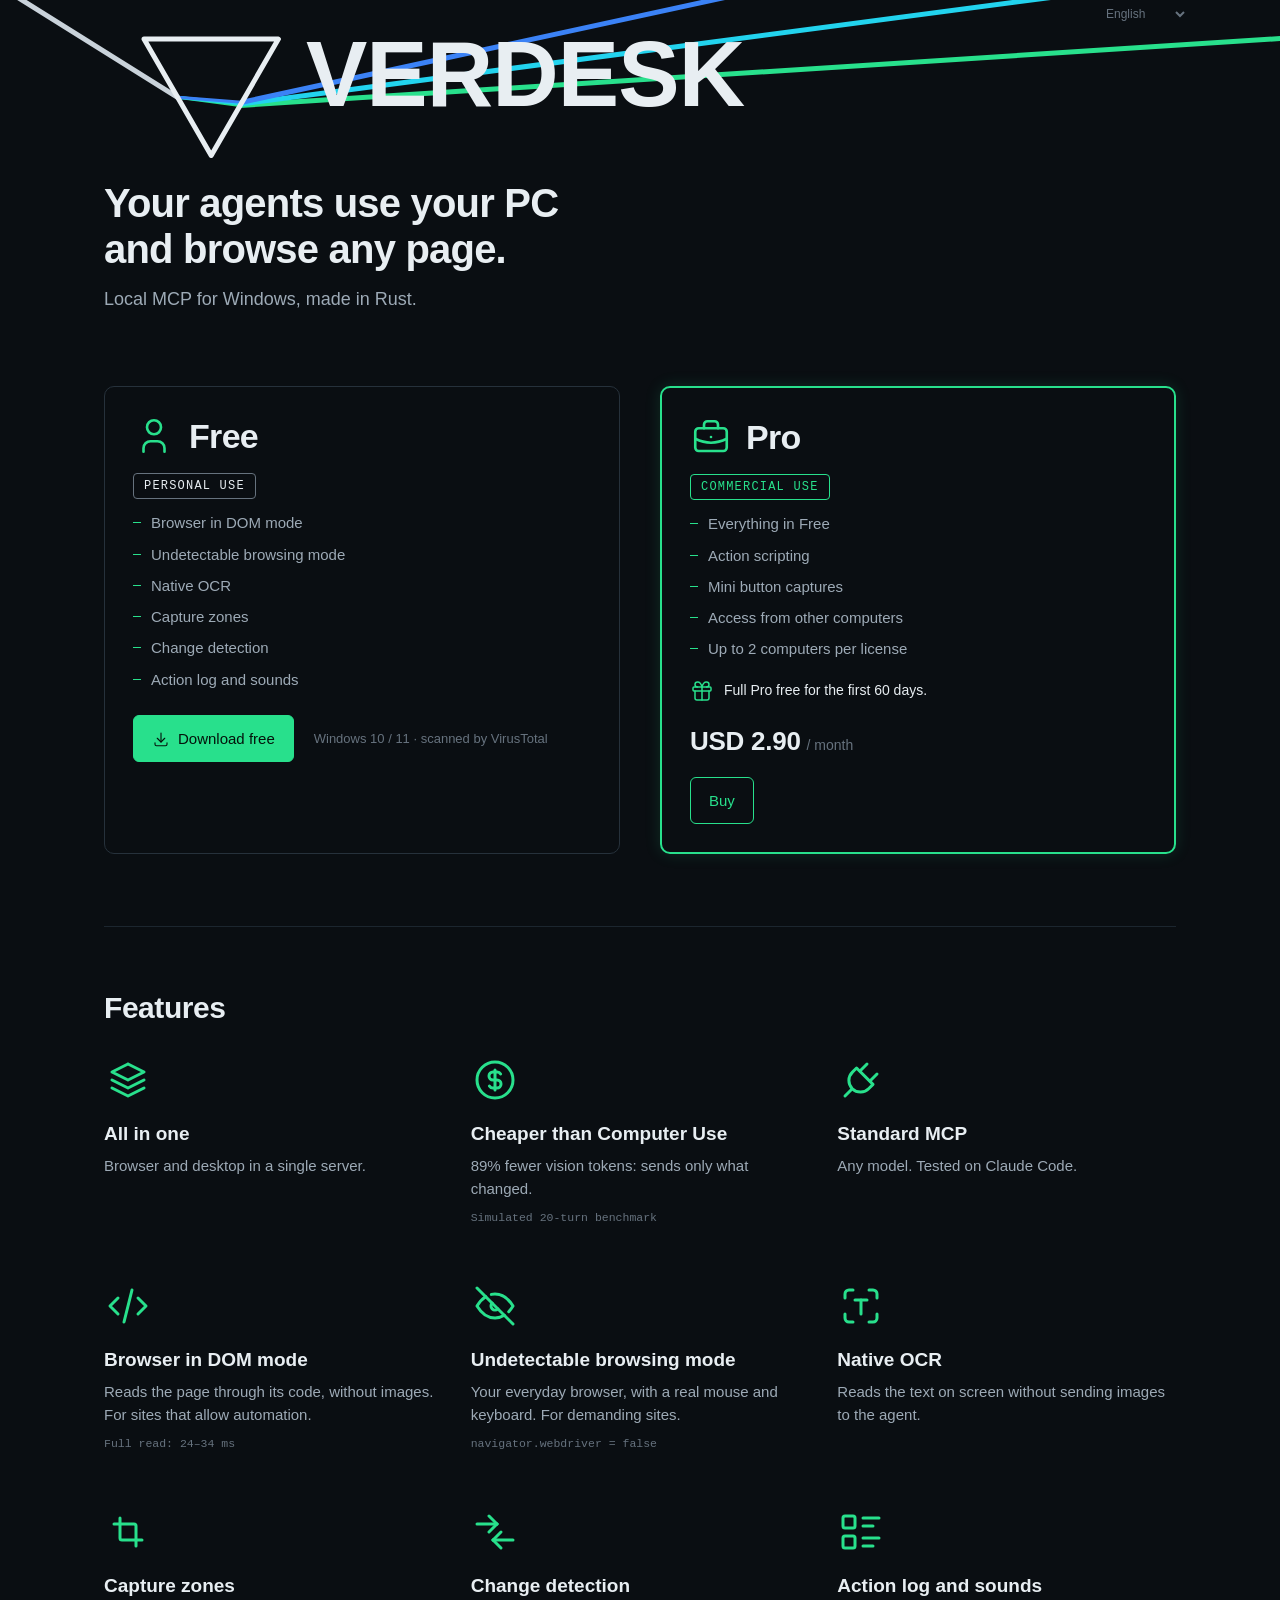
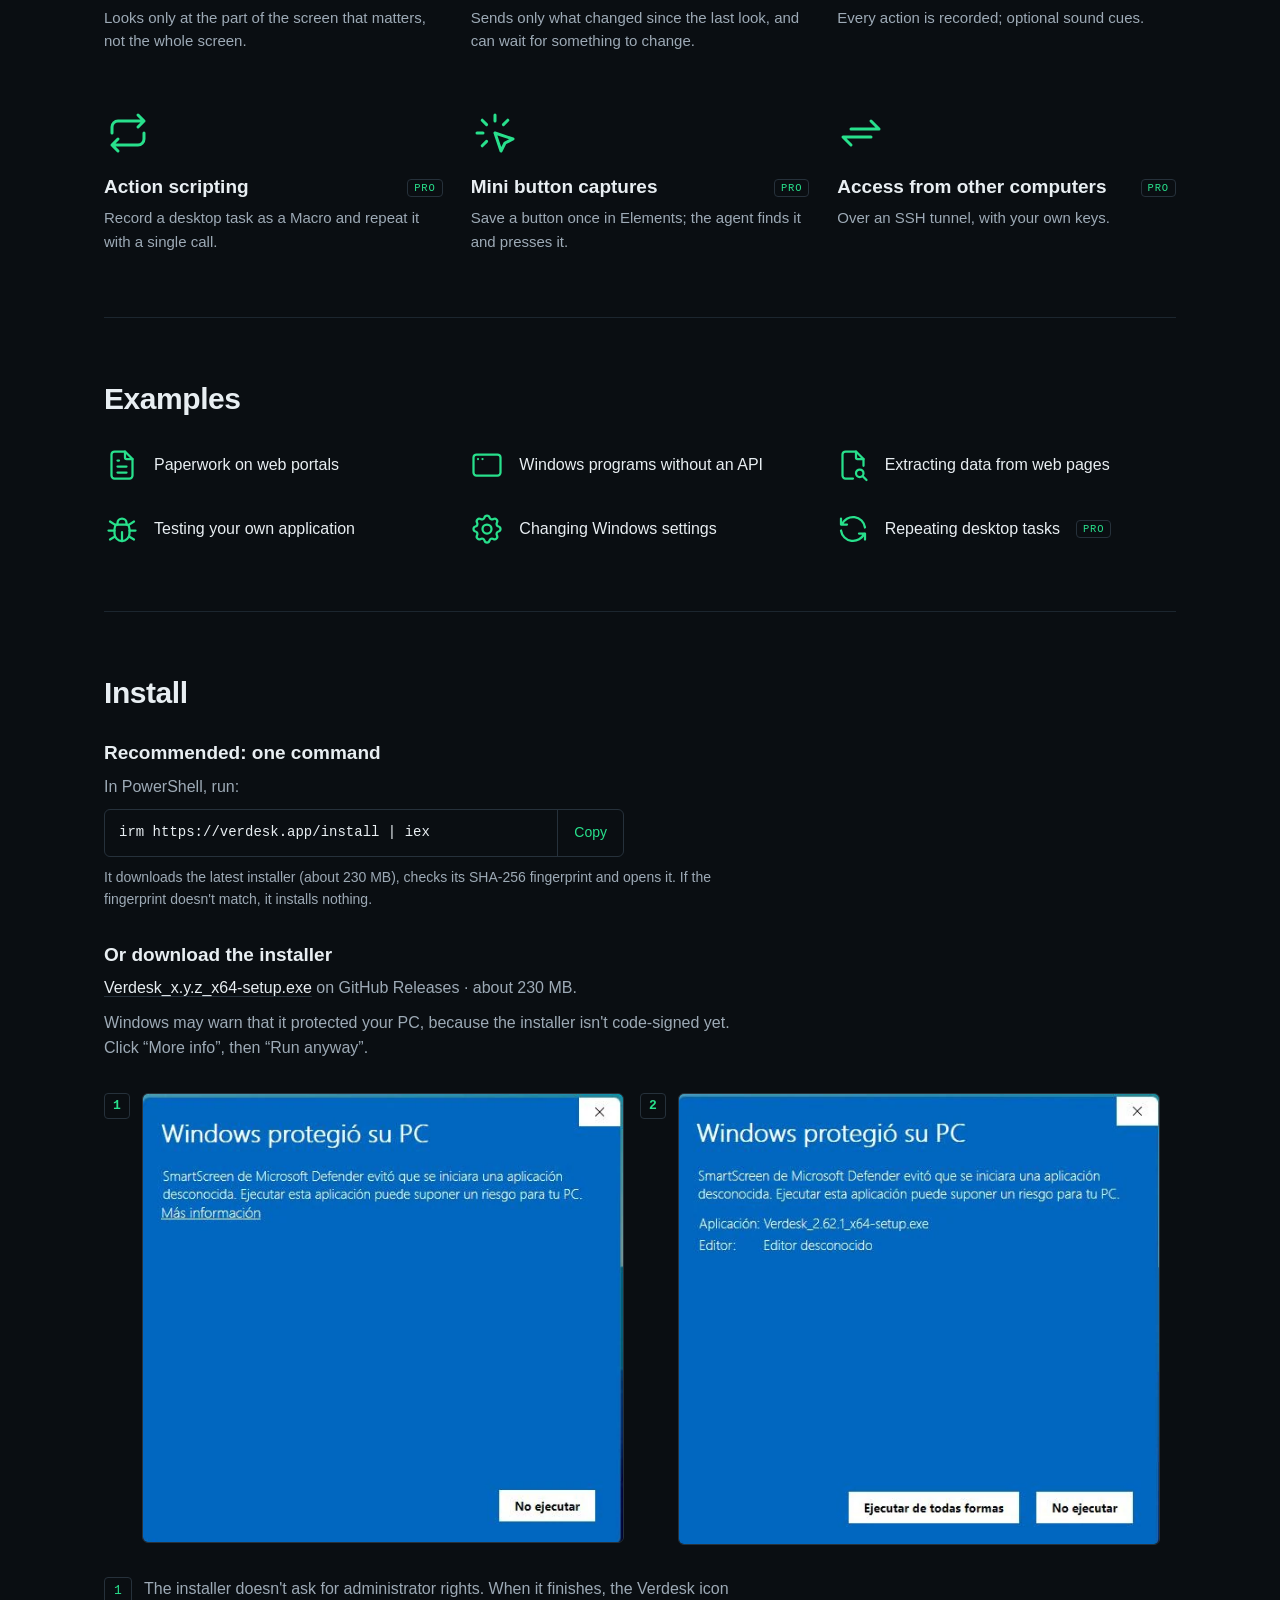
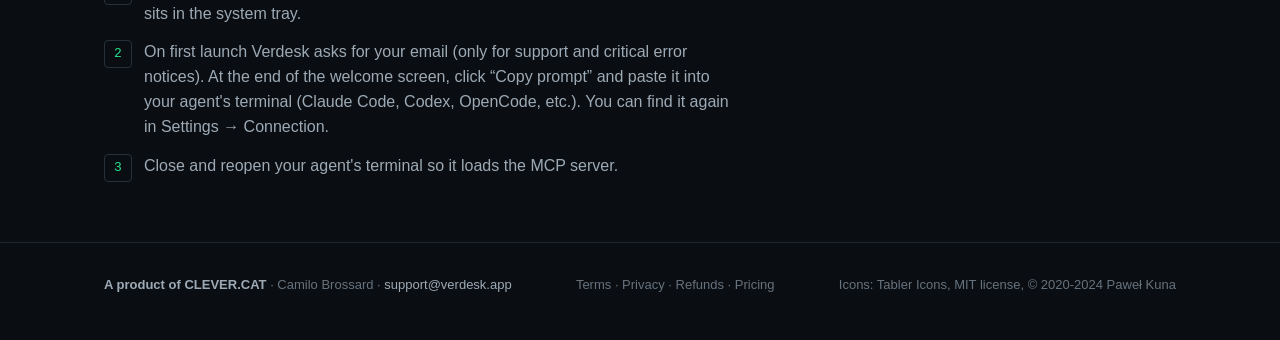
==== commit 6f4e4403: "site: comando de instalación de una línea (irm https://verdesk.app/install | iex) con Copiar, el .ex" ====
--- a/index.html
+++ b/index.html
@@ -38,8 +38,8 @@
   })();
   </script>
   <link rel="stylesheet" href="/fonts.css?v=23" />
-  <link rel="stylesheet" href="/style.css?v=24" />
-  <script src="/i18n.js?v=24" defer></script>
+  <link rel="stylesheet" href="/style.css?v=25" />
+  <script src="/i18n.js?v=25" defer></script>
   <script type="application/ld+json">
   {
     "@context": "https://schema.org",
@@ -140,8 +140,8 @@
 
     <section class="plans-top" id="plans">
       <div class="plans">
-        <div class="card"><div class="card-head"><svg class="ic plan-ic"><use href="#i-user"/></svg><h3 data-i18n="plan.free.t">Free</h3></div><span class="use" data-i18n="plan.free.personal">Personal use</span><ul><li><span data-i18n="f.dom.t">Browser in DOM mode</span></li><li><span data-i18n="f.stealth.t">Undetectable browsing mode</span></li><li><span data-i18n="f.ocr.t">Native OCR</span></li><li><span data-i18n="f.zone.t">Capture zones</span></li><li><span data-i18n="f.diff.t">Change detection</span></li><li><span data-i18n="f.log.t">Action log and sounds</span></li></ul><div class="cta"><a class="btn primary" href="https://github.com/clevercat64/verdesk/releases/latest"><svg class="ic"><use href="#i-download"/></svg><span data-i18n="hero.download">Download free</span></a><a class="note" href="https://www.virustotal.com/gui/url/f37914798183b410f59b6f8d9f3163dbd8a1b7edc382f666fbac66edbec6bd60" data-i18n="hero.note">Windows 10 / 11 · scanned by VirusTotal</a></div></div>
-        <div class="card pro-card"><div class="card-head"><svg class="ic plan-ic"><use href="#i-briefcase"/></svg><h3>Pro</h3></div><span class="use" data-i18n="plan.pro.commercial">Commercial use</span><ul><li><span data-i18n="plan.pro.all">Everything in Free</span></li><li><span data-i18n="f.script.t">Action scripting</span></li><li><span data-i18n="f.btn.t">Mini button captures</span></li><li><span data-i18n="f.remote.t">Also controls your remote PCs</span></li></ul><p class="card-foot trial"><svg class="ic"><use href="#i-gift"/></svg><span data-i18n="hero.trial">Full Pro free for the first 60 days.</span></p><p class="price"><b class="amt">USD 2.90</b> <span class="per" data-i18n="plan.pro.per">/ month</span></p><a class="btn buy-btn" data-store href="https://pay.verdesk.app/?lang=en"><span data-i18n="plan.pro.buy">Buy</span></a></div>
+        <div class="card"><div class="card-head"><svg class="ic plan-ic"><use href="#i-user"/></svg><h3 data-i18n="plan.free.t">Free</h3></div><span class="use" data-i18n="plan.free.personal">Personal use</span><ul><li><span data-i18n="f.dom.t">Browser in DOM mode</span></li><li><span data-i18n="f.stealth.t">Undetectable browsing mode</span></li><li><span data-i18n="f.ocr.t">Native OCR</span></li><li><span data-i18n="f.zone.t">Capture zones</span></li><li><span data-i18n="f.diff.t">Change detection</span></li><li><span data-i18n="f.log.t">Action log and sounds</span></li></ul><div class="cta"><a class="btn primary" href="#install"><svg class="ic"><use href="#i-download"/></svg><span data-i18n="hero.download">Download free</span></a><a class="note" href="https://www.virustotal.com/gui/url/f37914798183b410f59b6f8d9f3163dbd8a1b7edc382f666fbac66edbec6bd60" data-i18n="hero.note">Windows 10 / 11 · scanned by VirusTotal</a></div></div>
+        <div class="card pro-card"><div class="card-head"><svg class="ic plan-ic"><use href="#i-briefcase"/></svg><h3>Pro</h3></div><span class="use" data-i18n="plan.pro.commercial">Commercial use</span><ul><li><span data-i18n="plan.pro.all">Everything in Free</span></li><li><span data-i18n="f.script.t">Action scripting</span></li><li><span data-i18n="f.btn.t">Mini button captures</span></li><li><span data-i18n="f.remote.t">Access from other computers</span></li><li><span data-i18n="plan.pro.machines">Up to 2 computers per license</span></li></ul><p class="card-foot trial"><svg class="ic"><use href="#i-gift"/></svg><span data-i18n="hero.trial">Full Pro free for the first 60 days.</span></p><p class="price"><b class="amt">USD 2.90</b> <span class="per" data-i18n="plan.pro.per">/ month</span></p><a class="btn buy-btn" data-store href="https://pay.verdesk.app/?lang=en"><span data-i18n="plan.pro.buy">Buy</span></a></div>
       </div>
     </section>
 
@@ -159,7 +159,7 @@
       <li style="--i:8"><svg class="ic"><use href="#i-list-details"/></svg><h2 data-i18n="f.log.t">Action log and sounds</h2><p data-i18n="f.log.d">Every action is recorded; optional sound cues.</p></li>
       <li style="--i:9"><svg class="ic"><use href="#i-repeat"/></svg><h2 data-i18n="f.script.t">Action scripting</h2><span class="pro">PRO</span><p data-i18n="f.script.d">Record a desktop task as a Macro and repeat it with a single call.</p></li>
       <li style="--i:10"><svg class="ic"><use href="#i-click"/></svg><h2 data-i18n="f.btn.t">Mini button captures</h2><span class="pro">PRO</span><p data-i18n="f.btn.d">Save a button once in Elements; the agent finds it and presses it.</p></li>
-      <li style="--i:11"><svg class="ic"><use href="#i-arrows-exchange"/></svg><h2 data-i18n="f.remote.t">Also controls your remote PCs</h2><span class="pro">PRO</span><p data-i18n="f.remote.d">Over an SSH tunnel, with your own keys.</p></li>
+      <li style="--i:11"><svg class="ic"><use href="#i-arrows-exchange"/></svg><h2 data-i18n="f.remote.t">Access from other computers</h2><span class="pro">PRO</span><p data-i18n="f.remote.d">Over an SSH tunnel, with your own keys.</p></li>
       </ul>
     </section>
 
@@ -177,11 +177,25 @@
 
     <section class="band" id="install">
       <h2 class="label" data-i18n="sec.install">Install</h2>
+      <div class="way">
+        <h3 data-i18n="install.cmd.t">Recommended: one command</h3>
+        <p data-i18n="install.cmd.lead">In PowerShell, run:</p>
+        <div class="cmd"><code id="install-cmd">irm https://verdesk.app/install | iex</code><button class="copy-btn" id="install-copy" type="button" data-i18n="install.copy">Copy</button></div>
+        <p class="way-note" data-i18n="install.cmd.note">It downloads the latest installer (about 230 MB), checks its SHA-256 fingerprint and opens it. If the fingerprint doesn't match, it installs nothing.</p>
+      </div>
+      <div class="way">
+        <h3 data-i18n="install.alt.t">Or download the installer</h3>
+        <p data-i18n-html="install.alt.d"><a href="https://github.com/clevercat64/verdesk/releases/latest">Verdesk_x.y.z_x64-setup.exe</a> on GitHub Releases · about 230 MB.</p>
+        <p data-i18n="install.alt.smart">Windows may warn that it protected your PC, because the installer isn't code-signed yet. Click “More info”, then “Run anyway”.</p>
+      </div>
+      <div class="shots">
+        <figure class="shot"><b class="n" aria-hidden="true">1</b><img src="/smartscreen-1.webp" width="535" height="500" loading="lazy" decoding="async" alt="Windows warning that it protected your PC: a message about an unrecognized app and the “More info” link." data-i18n-alt="install.shot.1.alt" /></figure>
+        <figure class="shot"><b class="n" aria-hidden="true">2</b><img src="/smartscreen-2.webp" width="532" height="499" loading="lazy" decoding="async" alt="The same warning after clicking “More info”: the file name, an unknown publisher and the “Run anyway” button." data-i18n-alt="install.shot.2.alt" /></figure>
+      </div>
       <ol class="steps">
-        <li><span data-i18n="install.1">Download the installer (Verdesk_x.y.z_x64-setup.exe) from GitHub Releases.</span></li>
-        <li><span data-i18n="install.2">Run it. It doesn't ask for administrator rights; when it finishes, the Verdesk icon sits in the system tray.</span></li>
-        <li><span data-i18n="install.3">Click the tray icon → Settings → Connection → Copy prompt, and paste it into your agent's terminal (Claude Code, Codex, OpenCode, etc.).</span></li>
-        <li><span data-i18n="install.4">Close and reopen your agent's terminal so it loads the MCP server.</span></li>
+        <li><span data-i18n="install.s1">The installer doesn't ask for administrator rights. When it finishes, the Verdesk icon sits in the system tray.</span></li>
+        <li><span data-i18n="install.s2">On first launch Verdesk asks for your email (only for support and critical error notices). At the end of the welcome screen, click “Copy prompt” and paste it into your agent's terminal (Claude Code, Codex, OpenCode, etc.). You can find it again in Settings → Connection.</span></li>
+        <li><span data-i18n="install.s3">Close and reopen your agent's terminal so it loads the MCP server.</span></li>
       </ol>
     </section>
   </main>
--- a/style.css
+++ b/style.css
@@ -148,3 +148,23 @@
   .hero { padding-block: 8px 72px; }
   @media (max-width: 780px) { .beam { height: 118px; } .beam svg { transform: scale(.62); transform-origin: 0 0; } }
   @media (max-width: 520px) { .beam { height: 98px; } .beam svg { transform: scale(.5); } .hero { padding-block: 0 48px; } }
+
+  /* ct-2026-10-14-1013: instalar — el comando primero, el .exe como alternativa */
+  .way { display: grid; gap: 10px; max-width: 72ch; }
+  .way h3 { font-family: var(--display); font-weight: 600; font-size: 19px; line-height: 1.25; margin: 0; }
+  .way p { margin: 0; color: var(--ink-2); font-size: 16px; }
+  .way p a { color: var(--ink); text-decoration: underline; text-decoration-color: var(--line-2); text-underline-offset: 3px; }
+  .way p a:hover { text-decoration-color: var(--ink-2); }
+  .way .way-note { font-size: 14px; }
+  .cmd { display: flex; align-items: stretch; max-width: 520px; border: 1px solid var(--line-2); border-radius: 6px; }
+  .cmd code { flex: 1; min-width: 0; padding: 12px 14px; font-family: var(--mono); font-size: 14px; color: var(--ink); white-space: nowrap; overflow-x: auto; user-select: all; }
+  .copy-btn { flex: none; font: inherit; font-size: 14px; color: var(--green); background: transparent; border: 0; border-left: 1px solid var(--line-2); border-radius: 0 6px 6px 0; padding: 0 16px; cursor: pointer; }
+  .copy-btn:hover, .copy-btn:focus-visible { background: var(--green); color: #04130B; }
+  .copy-btn:focus-visible { outline: 2px solid var(--green); outline-offset: 2px; }
+  .shots { display: grid; grid-template-columns: repeat(2, minmax(0, 520px)); gap: 16px; align-items: start; }
+  .shot { margin: 0; display: flex; gap: 12px; align-items: flex-start; }
+  .shot .n { flex: none; width: 26px; height: 26px; border: 1px solid var(--line-2); border-radius: 4px; color: #28E08C; font-family: var(--mono); font-size: 13px; display: grid; place-items: center; }
+  .shot img { display: block; flex: 1 1 0; min-width: 0; max-width: 100%; height: auto; border: 1px solid var(--line-2); border-radius: 6px; }
+  @media (max-width: 780px) { .shots { grid-template-columns: minmax(0, 520px); } }
+  @media (max-width: 520px) { .shot { flex-direction: column; gap: 8px; } .shot img { flex: none; width: 100%; } }
+  @media (max-width: 520px) { .cmd code { font-size: 13px; white-space: normal; overflow-wrap: anywhere; } }
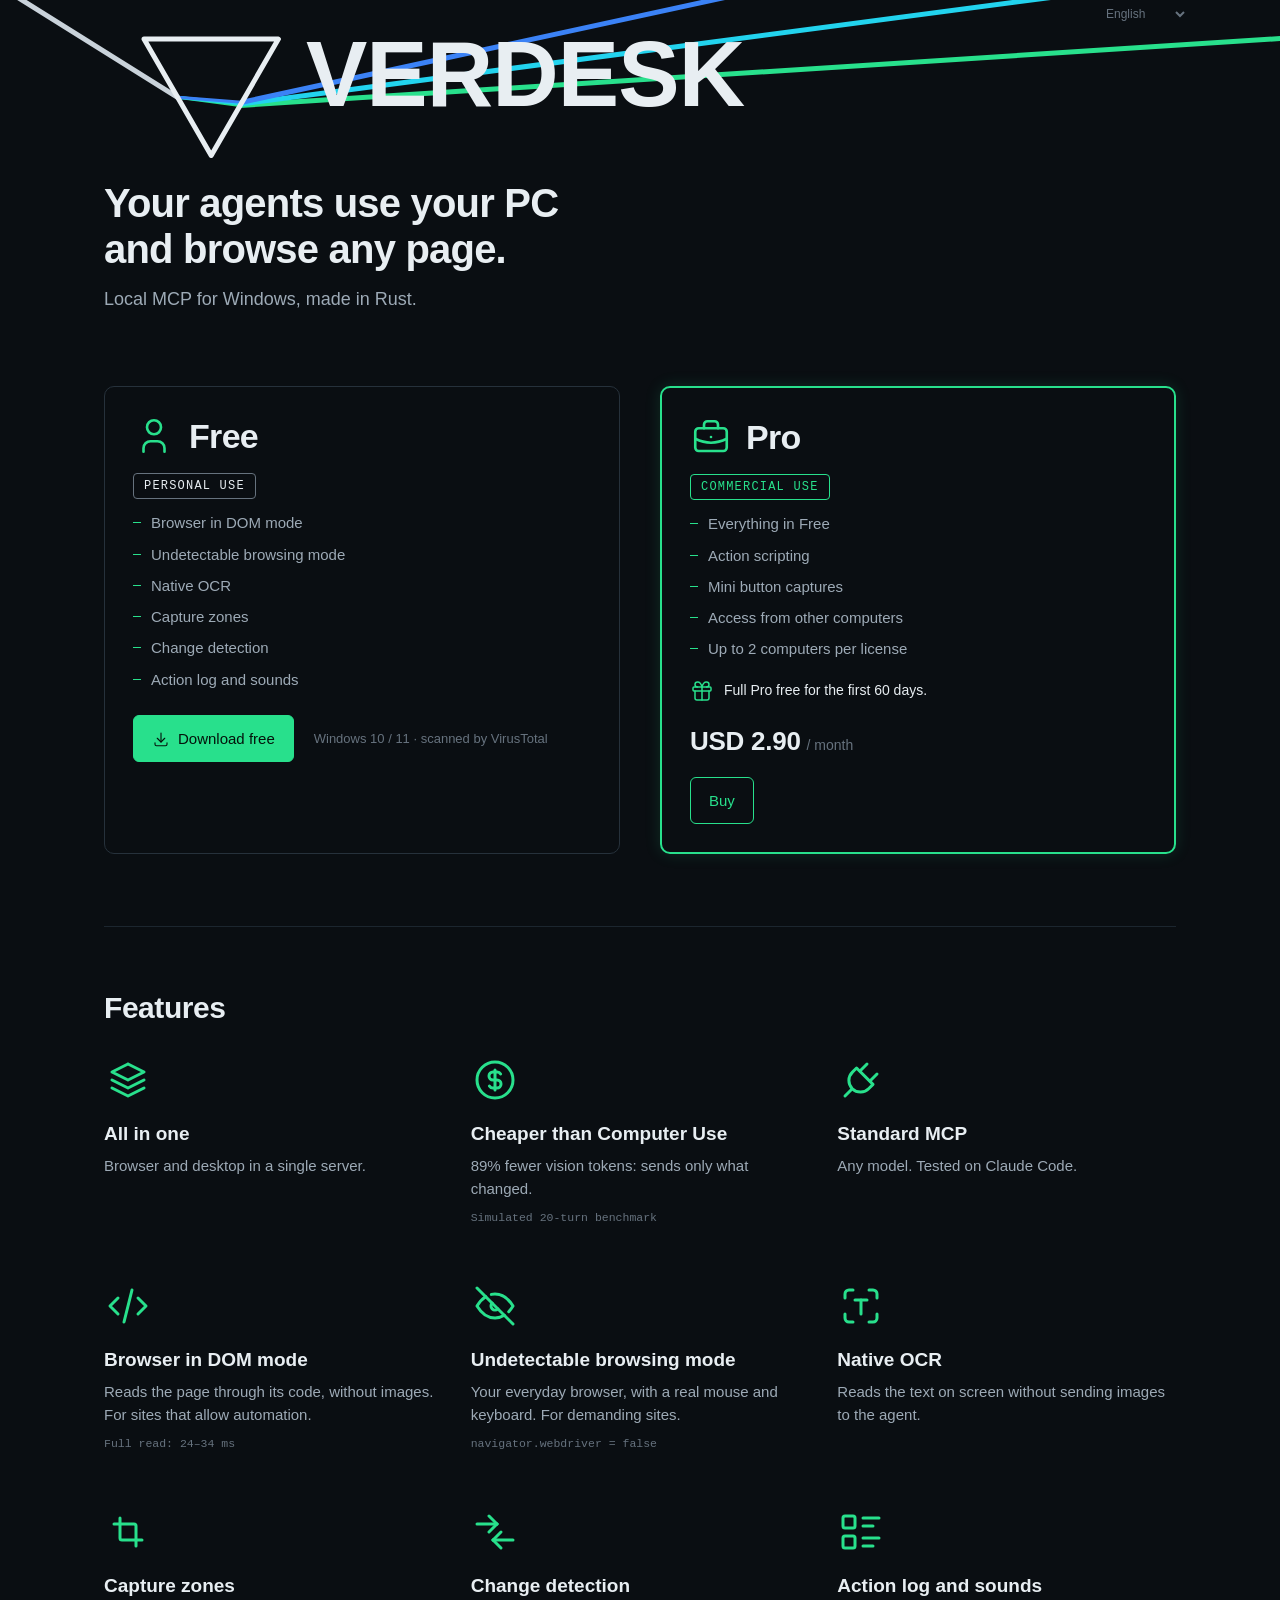
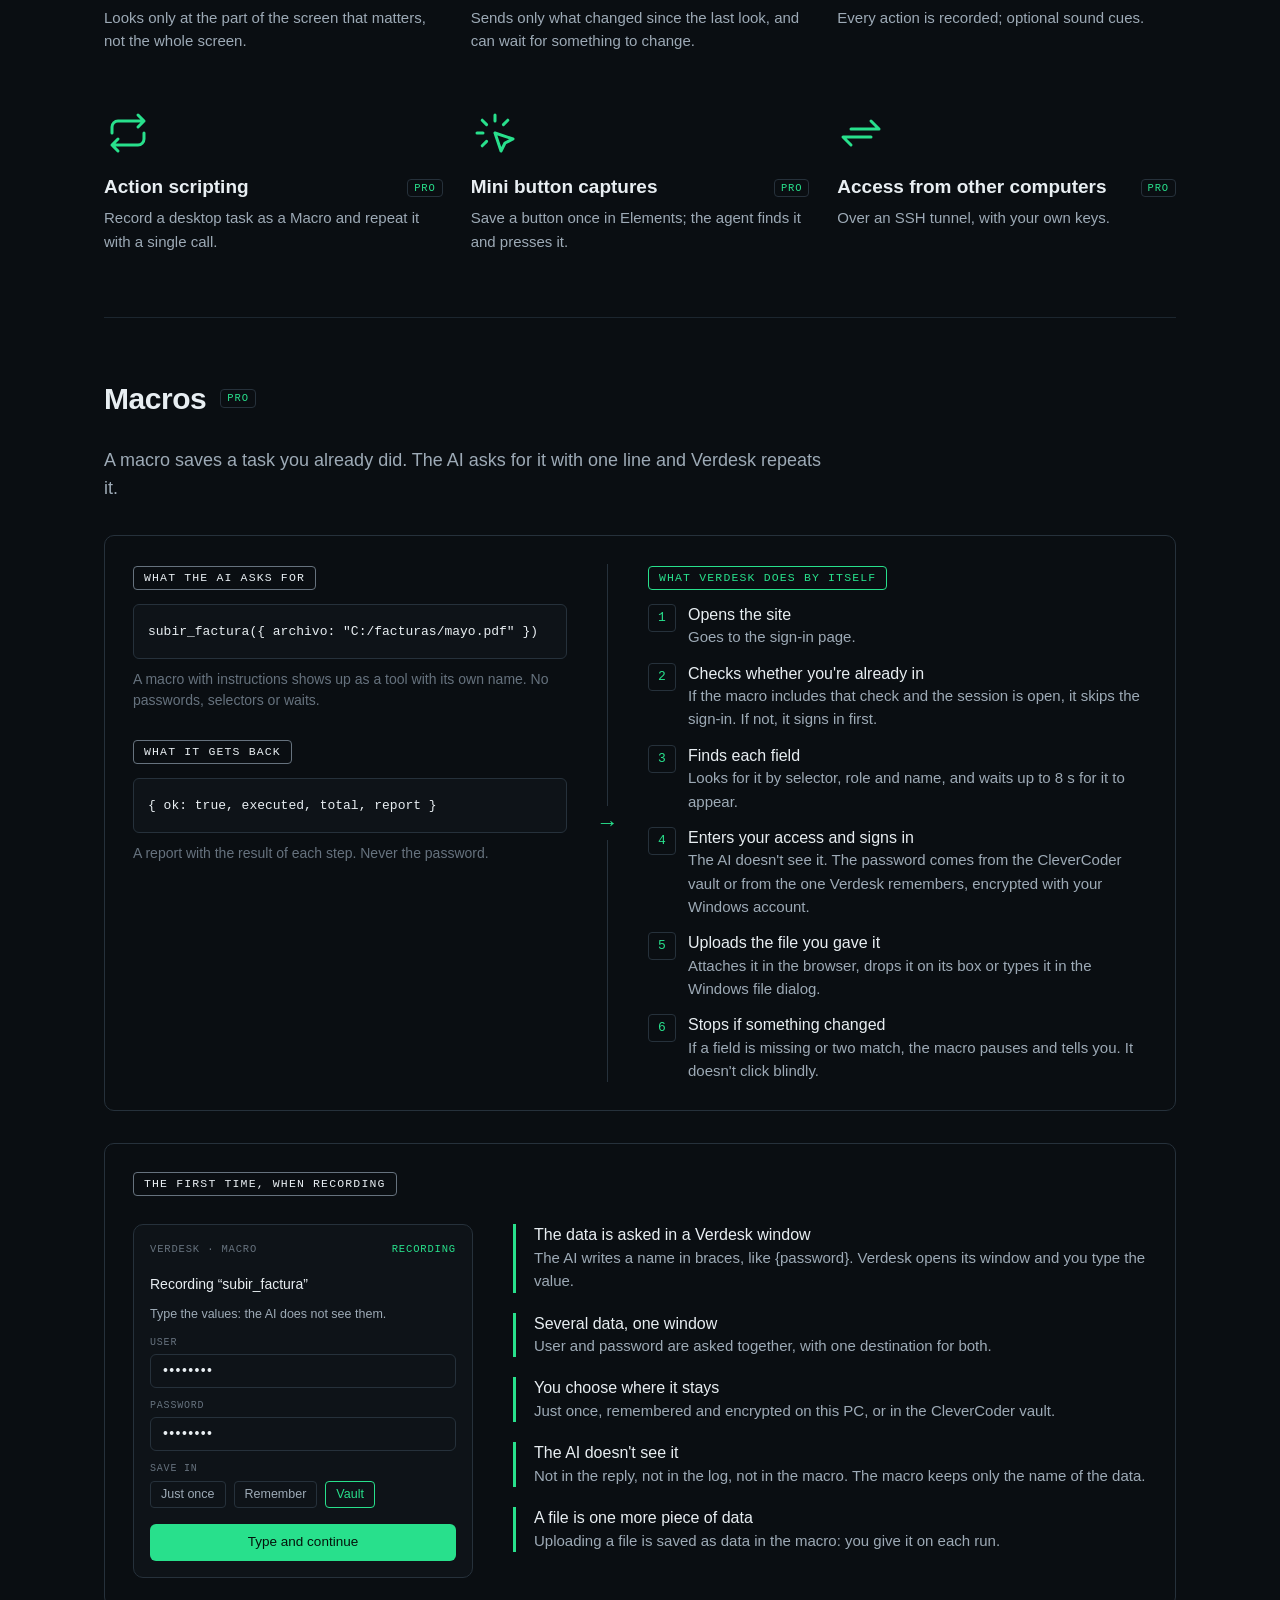
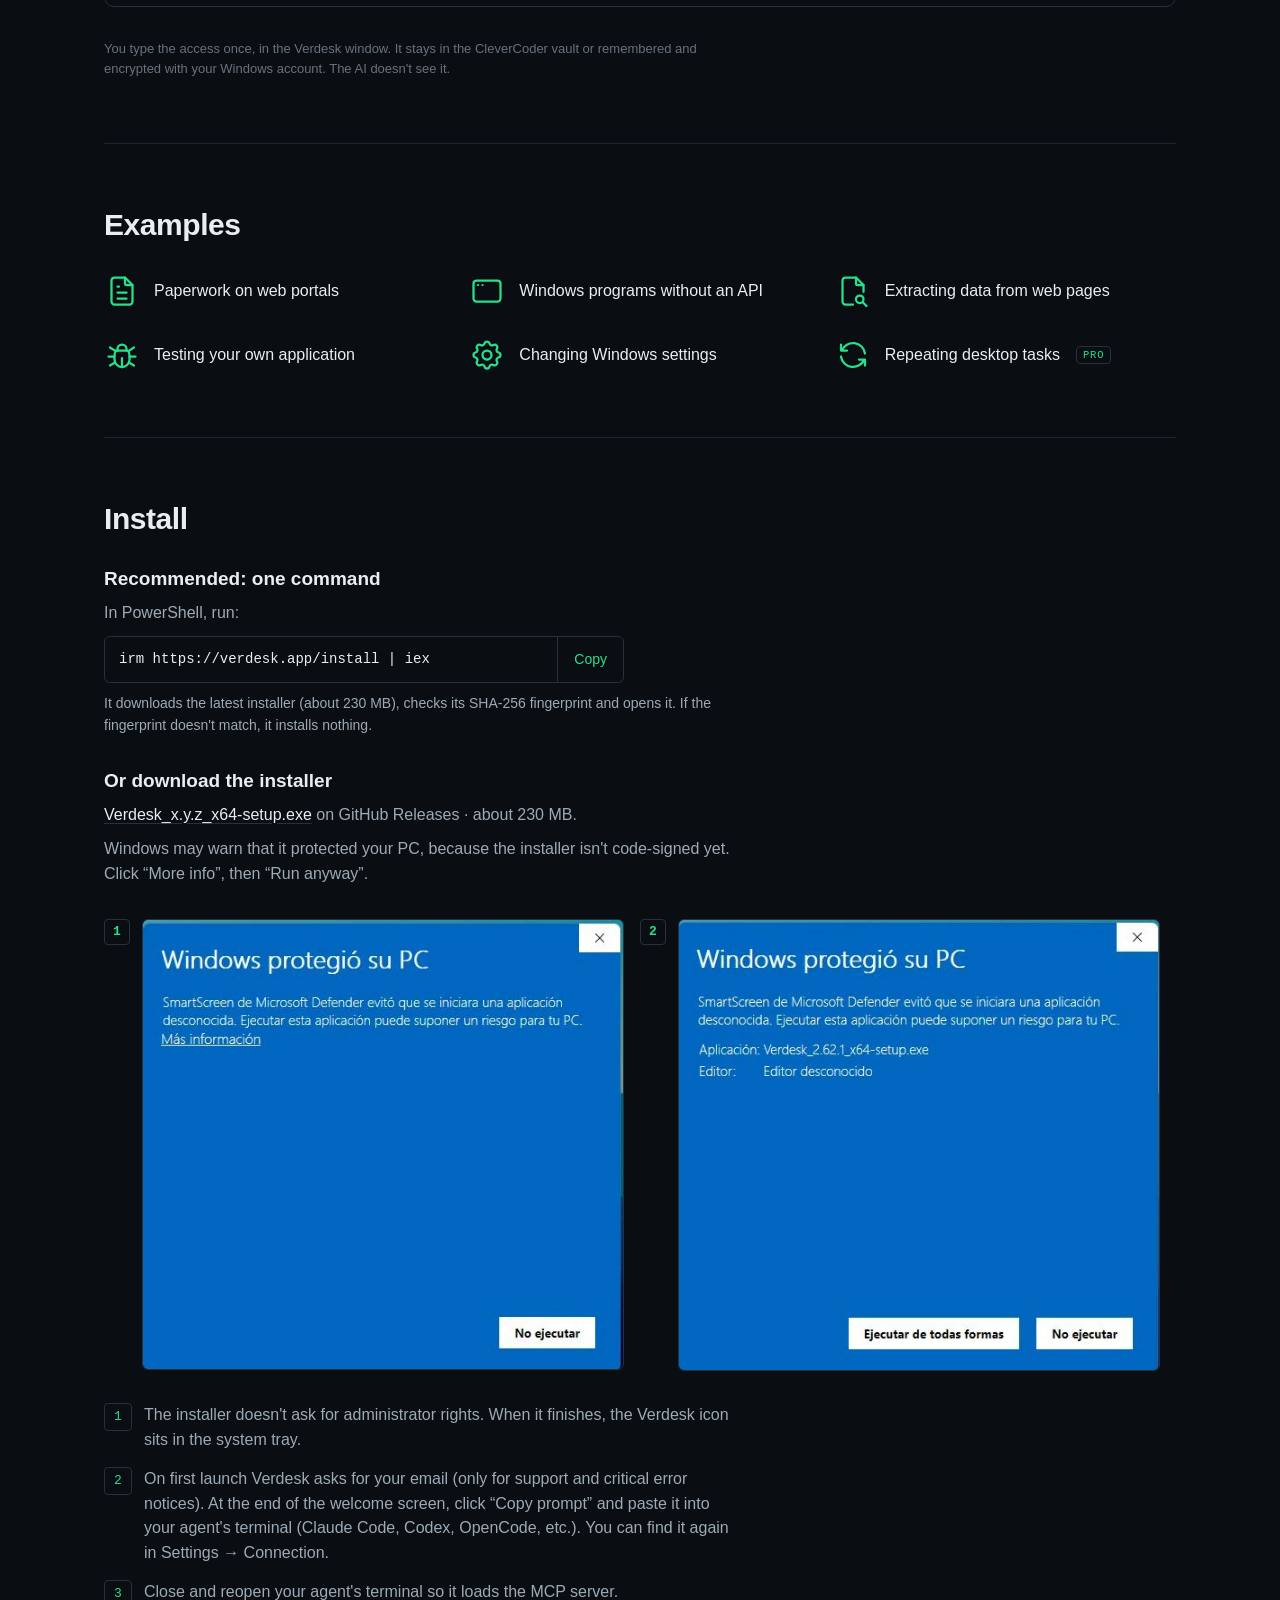
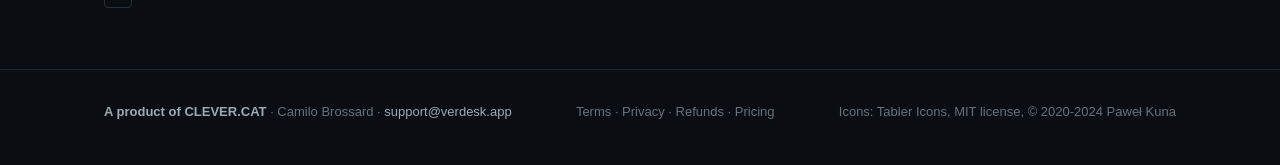
==== commit 6a1db3b1: "site: sección Macros en las 14 páginas (qué pide la IA, qué hace Verdesk y la ventana «Grabando») (m" ====
--- a/index.html
+++ b/index.html
@@ -163,6 +163,53 @@
       </ul>
     </section>
 
+    <section class="band" id="macros">
+      <div class="mx-head"><h2 class="label" data-i18n="sec.macros">Macros</h2><span class="pro">PRO</span></div>
+      <p class="mx-lede" data-i18n="mac.lede">A macro saves a task you already did. The AI asks for it with one line and Verdesk repeats it.</p>
+      <div class="mx-card mx-run">
+        <div class="mx-ask">
+          <h3 class="mx-chip" data-i18n="mac.ask.t">What the AI asks for</h3>
+          <pre class="mx-code"><code>subir_factura({ archivo: "C:/facturas/mayo.pdf" })</code></pre>
+          <p class="mx-cap" data-i18n="mac.ask.cap">A macro with instructions shows up as a tool with its own name. No passwords, selectors or waits.</p>
+          <h3 class="mx-chip" data-i18n="mac.back.t">What it gets back</h3>
+          <pre class="mx-code"><code>{ ok: true, executed, total, report }</code></pre>
+          <p class="mx-cap" data-i18n="mac.back.cap">A report with the result of each step. Never the password.</p>
+        </div>
+        <div class="mx-sep" aria-hidden="true"></div>
+        <div class="mx-do">
+          <h3 class="mx-chip go" data-i18n="mac.do.t">What Verdesk does by itself</h3>
+          <ol class="steps mx-steps">
+            <li><b data-i18n="mac.s1.t">Opens the site</b><span data-i18n="mac.s1.d">Goes to the sign-in page.</span></li>
+            <li><b data-i18n="mac.s2.t">Checks whether you're already in</b><span data-i18n="mac.s2.d">If the macro includes that check and the session is open, it skips the sign-in. If not, it signs in first.</span></li>
+            <li><b data-i18n="mac.s3.t">Finds each field</b><span data-i18n="mac.s3.d">Looks for it by selector, role and name, and waits up to 8 s for it to appear.</span></li>
+            <li><b data-i18n="mac.s4.t">Enters your access and signs in</b><span data-i18n="mac.s4.d">The AI doesn't see it. The password comes from the CleverCoder vault or from the one Verdesk remembers, encrypted with your Windows account.</span></li>
+            <li><b data-i18n="mac.s5.t">Uploads the file you gave it</b><span data-i18n="mac.s5.d">Attaches it in the browser, drops it on its box or types it in the Windows file dialog.</span></li>
+            <li><b data-i18n="mac.s6.t">Stops if something changed</b><span data-i18n="mac.s6.d">If a field is missing or two match, the macro pauses and tells you. It doesn't click blindly.</span></li>
+          </ol>
+        </div>
+      </div>
+      <div class="mx-card mx-rec">
+        <h3 class="mx-chip" data-i18n="mac.rec.t">The first time, when recording</h3>
+        <div class="mx-win" aria-hidden="true">
+          <div class="mx-win-top"><span data-i18n="mac.win.brand">VERDESK · MACRO</span><span class="mx-state" data-i18n="mac.win.state">Recording</span></div>
+          <p class="mx-win-title" data-i18n="mac.win.title">Recording “subir_factura”</p>
+          <p class="mx-win-help" data-i18n="mac.win.help">Type the values: the AI does not see them.</p>
+          <div class="mx-fld"><span class="mx-lab" data-i18n="mac.win.user">User</span><span class="mx-in">••••••••</span></div>
+          <div class="mx-fld"><span class="mx-lab" data-i18n="mac.win.pass">Password</span><span class="mx-in">••••••••</span></div>
+          <div class="mx-fld"><span class="mx-lab" data-i18n="mac.win.dest">Save in</span><span class="mx-dest"><span class="mx-opt" data-i18n="mac.win.once">Just once</span><span class="mx-opt" data-i18n="mac.win.rem">Remember</span><span class="mx-opt on" data-i18n="mac.win.vault">Vault</span></span></div>
+          <span class="mx-go" data-i18n="mac.win.send">Type and continue</span>
+        </div>
+        <ul class="mx-facts">
+          <li><b data-i18n="mac.f1.t">The data is asked in a Verdesk window</b><span data-i18n="mac.f1.d">The AI writes a name in braces, like {password}. Verdesk opens its window and you type the value.</span></li>
+          <li><b data-i18n="mac.f2.t">Several data, one window</b><span data-i18n="mac.f2.d">User and password are asked together, with one destination for both.</span></li>
+          <li><b data-i18n="mac.f3.t">You choose where it stays</b><span data-i18n="mac.f3.d">Just once, remembered and encrypted on this PC, or in the CleverCoder vault.</span></li>
+          <li><b data-i18n="mac.f4.t">The AI doesn't see it</b><span data-i18n="mac.f4.d">Not in the reply, not in the log, not in the macro. The macro keeps only the name of the data.</span></li>
+          <li><b data-i18n="mac.f5.t">A file is one more piece of data</b><span data-i18n="mac.f5.d">Uploading a file is saved as data in the macro: you give it on each run.</span></li>
+        </ul>
+      </div>
+      <p class="mx-foot" data-i18n="mac.foot">You type the access once, in the Verdesk window. It stays in the CleverCoder vault or remembered and encrypted with your Windows account. The AI doesn't see it.</p>
+    </section>
+
     <section class="band" id="examples">
       <h2 class="label" data-i18n="sec.examples">Examples</h2>
       <ul class="ex">
--- a/style.css
+++ b/style.css
@@ -168,3 +168,50 @@
   @media (max-width: 780px) { .shots { grid-template-columns: minmax(0, 520px); } }
   @media (max-width: 520px) { .shot { flex-direction: column; gap: 8px; } .shot img { flex: none; width: 100%; } }
   @media (max-width: 520px) { .cmd code { font-size: 13px; white-space: normal; overflow-wrap: anywhere; } }
+
+  /* ct-2026-10-23-2021: sección «Macros» — lo que pide la IA frente a lo que Verdesk hace solo, y cómo entran los datos al grabar */
+  .mx-head { display: flex; align-items: center; gap: 14px; }
+  .mx-head .pro { justify-self: auto; }
+  .mx-lede { margin: 0; color: var(--ink-2); font-size: 18px; max-width: 72ch; }
+  .mx-card { border: 1px solid var(--line-2); border-radius: 10px; padding: 28px; display: grid; gap: 28px 40px; }
+  .mx-run { grid-template-columns: minmax(0, 1fr) auto minmax(0, 1.15fr); }
+  .mx-chip { display: inline-block; justify-self: start; margin: 0 0 14px; font-family: var(--mono); font-size: 11.5px; font-weight: 400; letter-spacing: .1em; text-transform: uppercase; line-height: 1.4; color: var(--ink); border: 1px solid var(--ink-3); border-radius: 4px; padding: 3px 10px; }
+  .mx-chip.go { color: var(--green); border-color: var(--green); }
+  .mx-code { margin: 0 0 10px; padding: 14px; background: #0E1318; border: 1px solid var(--line-2); border-radius: 6px; overflow-x: auto; }
+  .mx-code code { font-family: var(--mono); font-size: 13px; color: var(--ink); white-space: pre-wrap; overflow-wrap: anywhere; }
+  .mx-cap { margin: 0 0 26px; color: var(--ink-3); font-size: 14px; }
+  .mx-ask .mx-cap:last-child { margin-bottom: 0; }
+  .mx-sep { position: relative; width: 1px; background: var(--line-2); }
+  .mx-sep::after { content: "→"; position: absolute; left: 50%; top: 50%; transform: translate(-50%, -50%); padding: 6px 0; background: var(--bg); color: var(--green); font-size: 22px; line-height: 1; }
+  .mx-steps { gap: 18px; max-width: none; }
+  .mx-steps li b, .mx-facts li b { display: block; font-weight: 500; color: var(--ink); font-size: 16px; line-height: 1.35; }
+  .mx-steps li span, .mx-facts li span { display: block; color: var(--ink-2); font-size: 15px; }
+  .mx-rec { grid-template-columns: minmax(0, 340px) minmax(0, 1fr); align-items: start; }
+  .mx-rec > .mx-chip { grid-column: 1 / -1; margin-bottom: 0; }
+  .mx-win { background: #0E1318; border: 1px solid var(--line-2); border-radius: 10px; padding: 16px; display: grid; gap: 10px; }
+  .mx-win p { margin: 0; }
+  .mx-win-top { display: flex; justify-content: space-between; gap: 12px; font-family: var(--mono); font-size: 10.5px; letter-spacing: .08em; text-transform: uppercase; color: var(--ink-3); }
+  .mx-state { color: var(--green); }
+  .mx-win-title { font-size: 14px; color: var(--ink); margin-top: 6px !important; }
+  .mx-win-help { font-size: 12.5px; color: var(--ink-2); }
+  .mx-fld { display: grid; gap: 4px; }
+  .mx-lab { font-family: var(--mono); font-size: 10px; letter-spacing: .08em; text-transform: uppercase; color: var(--ink-3); }
+  .mx-in { border: 1px solid var(--line-2); border-radius: 6px; padding: 5px 12px; font-size: 14px; color: var(--ink); letter-spacing: .1em; }
+  .mx-dest { display: flex; flex-wrap: wrap; gap: 8px; }
+  .mx-opt { border: 1px solid var(--line-2); border-radius: 4px; padding: 3px 10px; font-size: 12.5px; color: var(--ink-2); }
+  .mx-opt.on { border-color: var(--green); color: var(--green); }
+  .mx-go { margin-top: 6px; text-align: center; background: var(--green); color: #04130B; border-radius: 6px; padding: 8px 12px; font-size: 13.5px; font-weight: 500; }
+  .mx-facts { list-style: none; margin: 0; padding: 0; display: grid; gap: 20px; }
+  .mx-facts li { border-left: 3px solid var(--green); padding-left: 18px; }
+  .mx-foot { margin: 0; color: var(--ink-3); font-size: 13px; max-width: 90ch; }
+  @media (max-width: 900px) {
+    .mx-run { grid-template-columns: minmax(0, 1fr); }
+    .mx-sep { width: auto; height: 1px; }
+    .mx-sep::after { content: "↓"; padding: 0 6px; }
+    .mx-rec { grid-template-columns: minmax(0, 1fr); }
+  }
+  @media (max-width: 520px) {
+    .mx-card { padding: 20px 18px; }
+    .mx-code code { white-space: pre-wrap; overflow-wrap: anywhere; }
+    .mx-lede { font-size: 16px; }
+  }
